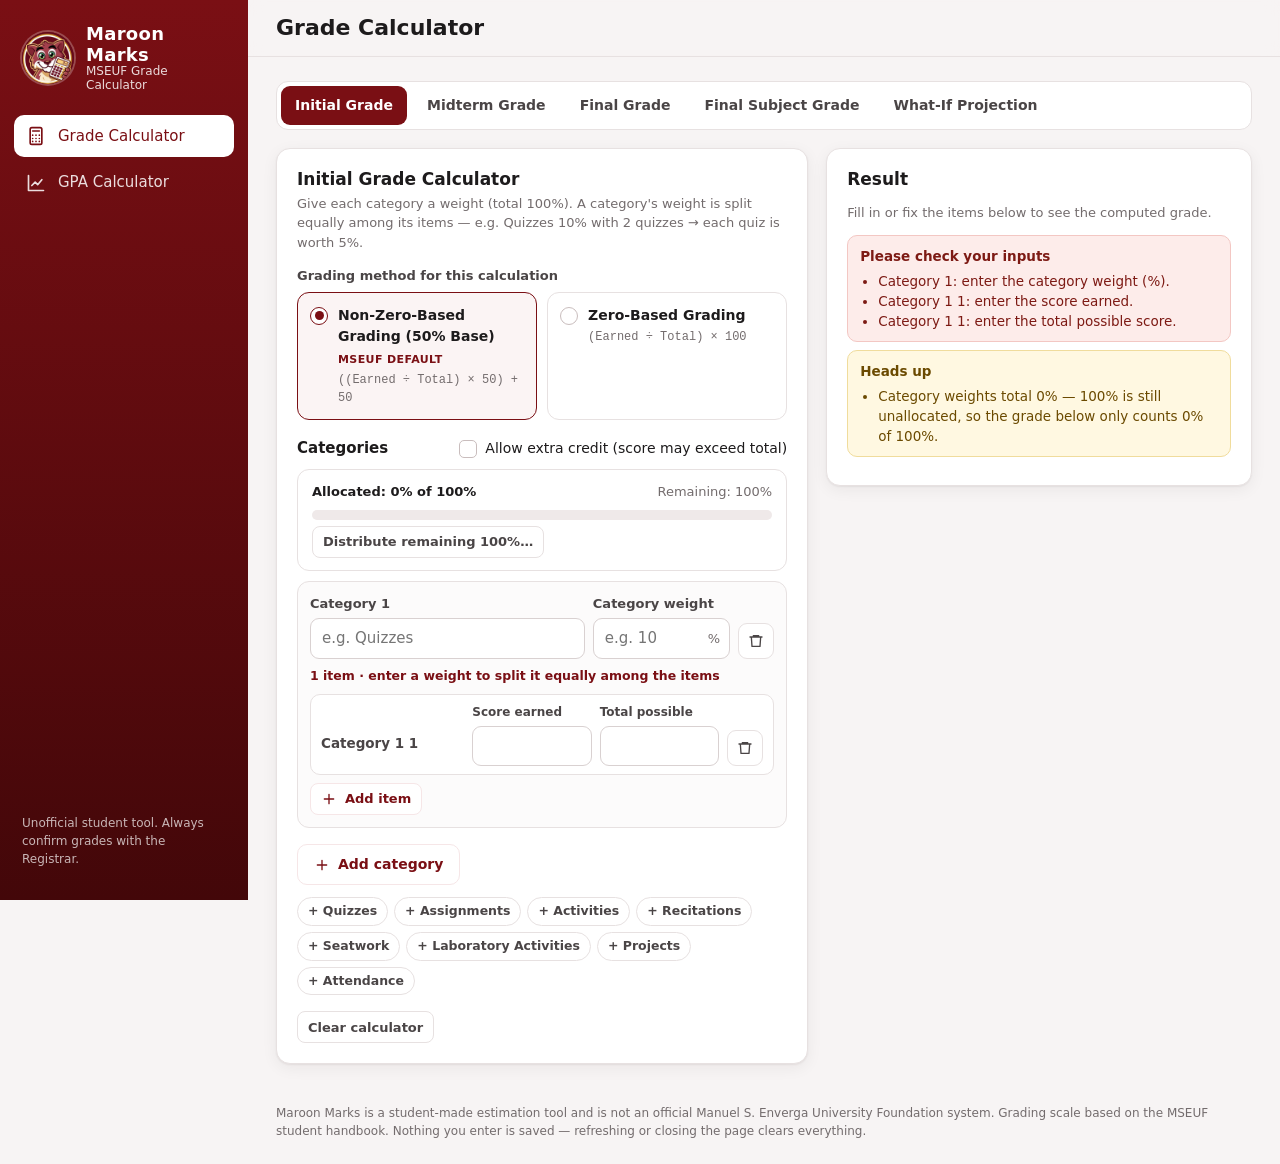
==== prototype/maroon-marks.html @ 1528ee51 "feat: rename project to "Maroon Marks" and update branding assets - Updated project name from "MSEUF" ====
<!DOCTYPE html>
<html lang="en">
<head>
  <meta charset="UTF-8">
  <meta name="viewport" content="width=device-width, initial-scale=1.0">
  <meta name="theme-color" content="#7a0f14">
  <meta name="description" content="Maroon Marks — MSEUF grade calculator: compute initial, midterm, final and final subject grades, GPA and scholar classification.">
  <title>Maroon Marks</title>
  <link rel="icon" type="image/png" href="[data-uri]">
  <style>
/* =========================================================
   Maroon Marks — styles
   Palette: MSEUF Maroon & White (institutional colors)
   ========================================================= */
:root {
  --maroon: #7a0f14;
  --maroon-800: #5e0b0f;
  --maroon-900: #430709;
  --maroon-600: #96202a;
  --maroon-100: #f6e6e7;
  --maroon-50: #fbf4f4;
  --white: #ffffff;

  --ink: #1d1b1c;
  --ink-2: #4a4546;
  --ink-3: #736c6d;
  --line: #e7e1e1;
  --surface: #ffffff;
  --bg: #f7f4f4;

  /* Status colors (always paired with text labels) */
  --excellent: #17663f;
  --excellent-bg: #e6f4ec;
  --pass: #1f4f7a;
  --pass-bg: #e7eff7;
  --fail: #b3261e;
  --fail-bg: #fdecea;
  --inc: #8a5300;
  --inc-bg: #fff3dc;
  --drp: #4b4b4b;
  --drp-bg: #ececec;
  --review: #6b4a00;
  --review-bg: #fff8e1;

  --radius: 14px;
  --radius-sm: 10px;
  --shadow: 0 1px 2px rgba(40, 10, 12, .06), 0 4px 16px rgba(40, 10, 12, .06);
  --font: "Segoe UI", system-ui, -apple-system, Roboto, "Helvetica Neue", Arial, sans-serif;
  --mono: ui-monospace, SFMono-Regular, Menlo, Consolas, monospace;
  --sidebar: 248px;
}

* { box-sizing: border-box; }
html { -webkit-text-size-adjust: 100%; }
body {
  margin: 0;
  font-family: var(--font);
  font-size: 15px;
  line-height: 1.5;
  color: var(--ink);
  background: var(--bg);
}
h1, h2, h3, h4 { line-height: 1.25; margin: 0; }
button, input, select, textarea { font: inherit; color: inherit; }
a { color: var(--maroon); }
.skip-link { position: absolute; left: -999px; top: 8px; background: var(--maroon); color: #fff; padding: 8px 12px; border-radius: 8px; z-index: 100; }
.skip-link:focus { left: 8px; }
:focus-visible { outline: 3px solid rgba(122, 15, 20, .45); outline-offset: 2px; }
.sr-only { position: absolute; width: 1px; height: 1px; overflow: hidden; clip: rect(0 0 0 0); white-space: nowrap; }

/* ---------- Layout ---------- */
.app { display: flex; min-height: 100vh; }
.sidebar {
  position: fixed; inset: 0 auto 0 0; width: var(--sidebar);
  background: linear-gradient(180deg, var(--maroon) 0%, var(--maroon-900) 100%);
  color: #fff; display: flex; flex-direction: column; padding: 20px 14px; z-index: 20;
}
.brand { display: flex; gap: 12px; align-items: center; padding: 4px 8px 22px; }
.brand-logo { width: 52px; height: 52px; border-radius: 50%; flex: none; box-shadow: 0 0 0 2px rgba(255, 255, 255, .25); }
.brand-logo.sm { width: 34px; height: 34px; box-shadow: none; }
.brand-text { display: flex; flex-direction: column; line-height: 1.15; }
.brand-text strong { font-size: 18px; letter-spacing: .3px; }
.brand-text span { font-size: 12px; opacity: .85; }
.nav { display: flex; flex-direction: column; gap: 4px; }
.nav a {
  display: flex; align-items: center; gap: 12px; padding: 10px 12px; border-radius: 10px;
  color: rgba(255, 255, 255, .86); text-decoration: none; font-weight: 500; transition: background .15s;
}
.nav a:hover { background: rgba(255, 255, 255, .1); color: #fff; }
.nav a.active { background: #fff; color: var(--maroon); }
.nav svg, .bottom-nav svg { width: 20px; height: 20px; flex: none; }
.sidebar-foot { margin-top: auto; font-size: 12px; opacity: .7; padding: 0 8px; }

.content { flex: 1; margin-left: var(--sidebar); min-width: 0; display: flex; flex-direction: column; }
.topbar {
  position: sticky; top: 0; z-index: 10; display: flex; align-items: center; gap: 16px;
  padding: 14px 28px; background: rgba(247, 244, 244, .92); backdrop-filter: blur(8px);
  border-bottom: 1px solid var(--line);
}
.topbar-brand { display: none; align-items: center; gap: 10px; }
.page-title { font-size: 22px; flex: 1; }
main { padding: 24px 28px 40px; flex: 1; outline: none; }
.view { display: none; animation: fadeIn .25s ease; }
.view.active { display: block; }
@keyframes fadeIn { from { opacity: 0; transform: translateY(4px); } to { opacity: 1; transform: none; } }
.app-footer { font-size: 12px; color: var(--ink-3); padding: 0 28px 24px; }

.bottom-nav { display: none; }

/* ---------- Generic components ---------- */
.grid { display: grid; gap: 16px; }
.grid.cols-4 { grid-template-columns: repeat(4, minmax(0, 1fr)); }
.grid.cols-3 { grid-template-columns: repeat(3, minmax(0, 1fr)); }
.grid.cols-2 { grid-template-columns: repeat(2, minmax(0, 1fr)); }
.span-2 { grid-column: span 2; }
.stack { display: flex; flex-direction: column; gap: 16px; }
.row { display: flex; gap: 12px; align-items: center; flex-wrap: wrap; }
.row.between { justify-content: space-between; }
.mt { margin-top: 16px; }
.muted { color: var(--ink-3); }
.small { font-size: 13px; }
.tiny { font-size: 12px; }
.mono { font-family: var(--mono); }
.nowrap { white-space: nowrap; }

.card {
  background: var(--surface); border: 1px solid var(--line); border-radius: var(--radius);
  box-shadow: var(--shadow); padding: 20px;
}
.card h2 { font-size: 17px; margin-bottom: 4px; }
.card h3 { font-size: 15px; margin-bottom: 8px; }
.card-head { display: flex; justify-content: space-between; align-items: flex-start; gap: 12px; margin-bottom: 14px; flex-wrap: wrap; }
.card-head p { margin: 2px 0 0; }

.btn {
  display: inline-flex; align-items: center; justify-content: center; gap: 8px;
  border: 1px solid transparent; border-radius: 10px; padding: 9px 16px; cursor: pointer;
  font-weight: 600; font-size: 14px; background: var(--maroon); color: #fff; transition: background .15s, transform .05s;
  text-decoration: none; min-height: 40px;
}
.btn:hover { background: var(--maroon-800); }
.btn:active { transform: translateY(1px); }
.btn:disabled { opacity: .5; cursor: not-allowed; }
.btn.secondary { background: #fff; color: var(--maroon); border-color: var(--maroon-100); }
.btn.secondary:hover { background: var(--maroon-50); }
.btn.ghost { background: transparent; color: var(--ink-2); border-color: var(--line); }
.btn.ghost:hover { background: #f1eded; }
.btn.danger { background: var(--fail); }
.btn.danger:hover { background: #8f1d17; }
.btn.sm { padding: 5px 10px; min-height: 32px; font-size: 13px; border-radius: 8px; }
.btn svg { width: 16px; height: 16px; }
.icon-btn {
  border: 1px solid var(--line); background: #fff; width: 36px; height: 36px; border-radius: 9px;
  cursor: pointer; display: inline-grid; place-items: center; color: var(--ink-2); font-size: 20px; line-height: 1; flex: none;
}
.icon-btn:hover { background: var(--fail-bg); color: var(--fail); border-color: #f3c7c3; }
.icon-btn svg { width: 16px; height: 16px; }

/* Forms */
.field { display: flex; flex-direction: column; gap: 5px; min-width: 0; }
.field > span, .field > label { font-size: 13px; font-weight: 600; color: var(--ink-2); }
.field small { color: var(--ink-3); font-size: 12px; }
input[type=text], input[type=number], input[type=search], select, textarea {
  width: 100%; border: 1px solid #d9d1d1; border-radius: 9px; padding: 8px 11px; background: #fff; min-height: 40px;
  transition: border-color .15s, box-shadow .15s;
}
input:focus, select:focus, textarea:focus { outline: none; border-color: var(--maroon); box-shadow: 0 0 0 3px rgba(122, 15, 20, .14); }
input.invalid, select.invalid { border-color: var(--fail); background: #fff8f7; }
input[type=text]:hover, input[type=number]:hover, select:hover { border-color: #c5b8b8; }
input[readonly] { background: #f6f3f3; color: var(--ink-2); cursor: default; }
input[readonly]:focus { border-color: #d9d1d1; box-shadow: none; }

/* Number inputs: hide the native spinners so they match the text fields */
input[type=number] { -moz-appearance: textfield; appearance: textfield; }
input[type=number]::-webkit-inner-spin-button, input[type=number]::-webkit-outer-spin-button { -webkit-appearance: none; margin: 0; }

/* Dropdowns: custom chevron instead of the OS-styled arrow */
select {
  -webkit-appearance: none; appearance: none; cursor: pointer; padding-right: 36px;
  background-image: url("data:image/svg+xml,%3Csvg xmlns='http://www.w3.org/2000/svg' viewBox='0 0 24 24' fill='none' stroke='%237a0f14' stroke-width='2.5' stroke-linecap='round' stroke-linejoin='round'%3E%3Cpath d='M6 9l6 6 6-6'/%3E%3C/svg%3E");
  background-repeat: no-repeat; background-position: right 11px center; background-size: 16px;
}
select::-ms-expand { display: none; }
select option { color: var(--ink); background: #fff; }

/* Checkboxes and radios */
input[type=checkbox], input[type=radio] {
  -webkit-appearance: none; appearance: none; width: 18px; height: 18px; margin: 0; flex: none; cursor: pointer;
  border: 1.5px solid #c9bdbd; background: #fff; display: inline-grid; place-content: center; transition: border-color .15s, background .15s;
}
input[type=checkbox] { border-radius: 5px; }
input[type=radio] { border-radius: 50%; }
input[type=checkbox]:hover, input[type=radio]:hover { border-color: var(--maroon-600); }
input[type=checkbox]:checked { background: var(--maroon); border-color: var(--maroon); }
input[type=checkbox]:checked::before {
  content: ""; width: 10px; height: 10px; background: #fff;
  clip-path: polygon(14% 44%, 0 59%, 40% 100%, 100% 22%, 86% 8%, 39% 70%);
}
input[type=radio]:checked { border-color: var(--maroon); }
input[type=radio]:checked::before { content: ""; width: 9px; height: 9px; border-radius: 50%; background: var(--maroon); }
input[type=checkbox]:focus-visible, input[type=radio]:focus-visible { outline: 3px solid rgba(122, 15, 20, .3); outline-offset: 2px; }

/* Range slider */
input[type=range] { -webkit-appearance: none; appearance: none; width: 100%; height: 8px; border-radius: 999px; background: #efe6e6; cursor: pointer; }
input[type=range]::-webkit-slider-thumb {
  -webkit-appearance: none; width: 20px; height: 20px; border-radius: 50%; background: var(--maroon);
  border: 3px solid #fff; box-shadow: 0 0 0 1px var(--maroon), 0 2px 6px rgba(40, 10, 12, .25);
}
input[type=range]::-moz-range-thumb { width: 16px; height: 16px; border-radius: 50%; background: var(--maroon); border: 3px solid #fff; box-shadow: 0 0 0 1px var(--maroon); }
input[type=range]::-moz-range-progress { background: var(--maroon); height: 8px; border-radius: 999px; }
input[type=range]:focus { box-shadow: 0 0 0 3px rgba(122, 15, 20, .14); }
.check { display: inline-flex; align-items: center; gap: 8px; cursor: pointer; font-size: 14px; }
.form-grid { display: grid; grid-template-columns: repeat(2, minmax(0, 1fr)); gap: 14px; }
.form-grid .full { grid-column: 1 / -1; }
.input-suffix { position: relative; }
.input-suffix input { padding-right: 28px; }
.input-suffix::after { content: attr(data-suffix); position: absolute; right: 10px; top: 50%; transform: translateY(-50%); color: var(--ink-3); font-size: 13px; pointer-events: none; }

/* Tabs */
.tabs { display: flex; gap: 6px; overflow-x: auto; padding: 4px; background: #fff; border: 1px solid var(--line); border-radius: 12px; margin-bottom: 18px; scrollbar-width: thin; }
.tab {
  border: none; background: transparent; padding: 9px 14px; border-radius: 9px; cursor: pointer;
  font-weight: 600; color: var(--ink-2); white-space: nowrap; font-size: 14px; text-decoration: none;
}
.tab:hover { background: var(--maroon-50); color: var(--maroon); }
.tab.active { background: var(--maroon); color: #fff; }

/* Method picker */
.method-picker { border: none; padding: 0; margin: 0; display: grid; grid-template-columns: 1fr 1fr; gap: 10px; }
.method-picker legend { font-size: 13px; font-weight: 700; color: var(--ink-2); margin-bottom: 6px; padding: 0; }
.seg {
  display: flex; gap: 10px; align-items: flex-start; border: 1.5px solid var(--line); border-radius: 12px; padding: 12px;
  cursor: pointer; background: #fff; transition: border-color .15s, background .15s;
}
.seg:hover { border-color: var(--maroon-600); }
.seg.active { border-color: var(--maroon); background: var(--maroon-50); }
.seg input { margin-top: 2px; }
.seg strong { display: block; font-size: 14px; }
.seg small { display: block; font-family: var(--mono); font-size: 12px; color: var(--ink-3); margin-top: 2px; }
.seg .default-tag { font-family: var(--font); font-size: 11px; font-weight: 700; color: var(--maroon); text-transform: uppercase; letter-spacing: .4px; }

/* Component editor rows */
.section-label { display: flex; justify-content: space-between; align-items: center; gap: 10px; flex-wrap: wrap; margin: 18px 0 10px; }
.section-label h3 { font-size: 15px; margin: 0; }
.section-label .tag { font-size: 12px; font-weight: 700; color: var(--maroon); background: var(--maroon-50); border: 1px solid var(--maroon-100); padding: 3px 8px; border-radius: 999px; }
.cat-list { display: flex; flex-direction: column; gap: 12px; }
.cat-card { border: 1px solid var(--line); border-radius: 12px; background: #fcfbfb; padding: 12px; display: flex; flex-direction: column; gap: 8px; }
.cat-head { display: grid; grid-template-columns: minmax(0, 2fr) minmax(0, 1fr) auto; gap: 8px; align-items: end; }
.cat-card.fixed { border-color: var(--maroon-100); background: var(--maroon-50); }
.lock-tag { align-self: center; margin-top: 18px; font-size: 11px; font-weight: 700; text-transform: uppercase; letter-spacing: .4px; color: var(--maroon); background: #fff; border: 1px solid var(--maroon-100); border-radius: 999px; padding: 4px 9px; }
.cat-share { font-size: 12.5px; font-weight: 600; color: var(--maroon); }
.cat-share:empty { display: none; }
.item-list { display: flex; flex-direction: column; gap: 6px; }
.item-row {
  display: grid; grid-template-columns: minmax(0, 1.2fr) minmax(0, 1fr) minmax(0, 1fr) auto;
  gap: 8px; align-items: end; padding: 8px 10px; border: 1px solid var(--line); border-radius: 10px; background: #fff;
}
.item-row.named { grid-template-columns: minmax(0, 2fr) minmax(0, 1fr) minmax(0, 1fr) auto; }
.item-row .field > span { font-size: 12px; }
.item-label { font-size: 13.5px; font-weight: 600; color: var(--ink-2); align-self: center; padding-top: 18px; overflow-wrap: anywhere; }
.row-pct { font-size: 12px; color: var(--ink-3); grid-column: 1 / -1; margin-top: -2px; }
.row-pct:empty { display: none; }
.gpa-list { display: flex; flex-direction: column; gap: 8px; }
.gpa-row {
  display: grid; grid-template-columns: minmax(0, 1.5fr) minmax(0, .6fr) minmax(0, 1.5fr) auto;
  gap: 8px; align-items: end; padding: 10px; border: 1px solid var(--line); border-radius: 12px; background: #fcfbfb;
}
.gpa-row .field > span { font-size: 12px; }
.gpa-out { grid-column: 1 / -1; font-size: 12.5px; color: var(--ink-2); display: flex; gap: 6px; align-items: center; flex-wrap: wrap; }
.gpa-out:empty { display: none; }
input:disabled { background: #f3f1f1; color: var(--ink-3); }
.empty-inline { padding: 18px; text-align: center; border: 1.5px dashed var(--line); border-radius: 12px; color: var(--ink-3); background: #fff; }
.chips { display: flex; flex-wrap: wrap; gap: 6px; }
.chip {
  display: inline-flex; align-items: center; gap: 6px; border: 1px solid var(--line); background: #fff; color: var(--ink-2);
  padding: 4px 10px; border-radius: 999px; font-size: 12.5px; font-weight: 600; cursor: pointer;
}
button.chip:hover { border-color: var(--maroon); color: var(--maroon); }
.chip.active { background: var(--maroon); border-color: var(--maroon); color: #fff; }

/* Allocation meter */
.alloc { border: 1px solid var(--line); border-radius: 12px; padding: 12px 14px; background: #fff; margin-bottom: 10px; }
.alloc-bar { height: 10px; border-radius: 999px; background: #efe9e9; overflow: hidden; margin: 8px 0 6px; }
.alloc-bar > div { height: 100%; background: var(--maroon); border-radius: inherit; transition: width .3s ease; }
.alloc.over .alloc-bar > div { background: var(--fail); }
.alloc.full .alloc-bar > div { background: var(--excellent); }

/* Results */
.calc-layout { display: grid; grid-template-columns: minmax(0, 1.25fr) minmax(0, 1fr); gap: 18px; align-items: start; }
.result-card { position: sticky; top: 84px; }
.result-big { display: flex; align-items: baseline; gap: 8px; flex-wrap: wrap; }
.result-big .num { font-size: 44px; font-weight: 800; color: var(--maroon); letter-spacing: -1px; line-height: 1.05; }
.result-big .unit { font-size: 20px; font-weight: 700; color: var(--maroon); }
.kv { display: grid; grid-template-columns: auto 1fr; gap: 6px 14px; font-size: 14px; margin: 12px 0; }
.kv dt { color: var(--ink-3); }
.kv dd { margin: 0; font-weight: 600; text-align: right; }
.steps { background: var(--maroon-50); border: 1px solid var(--maroon-100); border-radius: 12px; padding: 12px 14px; margin-top: 12px; }
.steps h4 { font-size: 13px; text-transform: uppercase; letter-spacing: .5px; color: var(--maroon); margin-bottom: 8px; }
.steps ol { margin: 0; padding-left: 18px; }
.steps li { margin: 4px 0; font-size: 13.5px; }
.formula { font-family: var(--mono); font-size: 12.5px; background: #fff; border: 1px solid var(--maroon-100); border-radius: 8px; padding: 6px 9px; display: block; margin-top: 4px; overflow-x: auto; white-space: nowrap; }

.alert { border-radius: 10px; padding: 10px 12px; font-size: 13.5px; margin: 8px 0; border: 1px solid; }
.alert ul { margin: 4px 0 0; padding-left: 18px; }
.alert.error { background: var(--fail-bg); border-color: #f3c7c3; color: #7d1a14; }
.alert.warn { background: var(--review-bg); border-color: #f0dc9c; color: var(--review); }
.alert.info { background: var(--pass-bg); border-color: #c8d9ea; color: var(--pass); }
.alert.ok { background: var(--excellent-bg); border-color: #bfe0cc; color: var(--excellent); }

/* Tables */
.table-wrap { overflow-x: auto; border: 1px solid var(--line); border-radius: 12px; }
table { width: 100%; border-collapse: collapse; font-size: 13.5px; background: #fff; }
th, td { padding: 9px 12px; text-align: left; border-bottom: 1px solid var(--line); vertical-align: middle; }
th { font-size: 12px; text-transform: uppercase; letter-spacing: .4px; color: var(--ink-3); background: #faf7f7; font-weight: 700; white-space: nowrap; }
tr:last-child td { border-bottom: none; }
td.num, th.num { text-align: right; font-variant-numeric: tabular-nums; }
tfoot td { font-weight: 700; background: #faf7f7; }
tr.group-row td { font-weight: 700; background: #fcf8f8; }
tr.sub-row td:first-child { padding-left: 26px; color: var(--ink-2); }

/* Badges */
.badge {
  display: inline-flex; align-items: center; gap: 5px; padding: 3px 9px; border-radius: 999px; font-size: 12px; font-weight: 700;
  border: 1px solid transparent; white-space: nowrap;
}
.badge.excellent { background: var(--excellent-bg); color: var(--excellent); border-color: #bfe0cc; }
.badge.pass { background: var(--pass-bg); color: var(--pass); border-color: #c8d9ea; }
.badge.fail { background: var(--fail-bg); color: var(--fail); border-color: #f3c7c3; }
.badge.inc { background: var(--inc-bg); color: var(--inc); border-color: #f2d49b; }
.badge.drp { background: var(--drp-bg); color: var(--drp); border-color: #d4d4d4; }
.badge.review { background: var(--review-bg); color: var(--review); border-color: #f0dc9c; }
.badge.pending { background: #f3f1f1; color: var(--ink-3); border-color: var(--line); }
.badge.method { background: var(--maroon-50); color: var(--maroon); border-color: var(--maroon-100); }
.badge.estimate { background: #efeaff; color: #4b3a8f; border-color: #d8cff7; }

/* Scholar classification */
.scholar {
  display: flex; gap: 14px; align-items: center; border-radius: var(--radius); padding: 16px 18px; border: 2px solid var(--line); background: #fff;
}
.scholar .scholar-icon { width: 48px; height: 48px; border-radius: 50%; display: grid; place-items: center; font-size: 24px; flex: none; background: #f3f1f1; color: var(--ink-3); }
.scholar strong { display: block; font-size: 18px; }
.scholar.university { border-color: var(--maroon); background: linear-gradient(120deg, var(--maroon) 0%, var(--maroon-800) 100%); color: #fff; }
.scholar.university .scholar-icon { background: #fff; color: var(--maroon); }
.scholar.college { border-color: var(--maroon); background: var(--maroon-50); color: var(--maroon-900); }
.scholar.college .scholar-icon { background: var(--maroon); color: #fff; }
.scholar .congrats { font-size: 13px; margin-top: 2px; }
.scholar.university .muted { color: rgba(255, 255, 255, .8); }
.celebrate { animation: pop .5s ease; }
@keyframes pop { 0% { transform: scale(.97); } 60% { transform: scale(1.015); } 100% { transform: scale(1); } }

/* Scale reference table */
.scale-table td:first-child { font-weight: 700; }

/* What-if */
.estimate-banner svg { width: 16px; height: 16px; flex: none; }
.save-bar { display: flex; gap: 10px; align-items: center; flex-wrap: wrap; margin-top: 14px; padding: 12px; border: 1px dashed var(--maroon-100); border-radius: 12px; background: #fff; }
.ok-text { color: var(--excellent) !important; font-weight: 600; }
.estimate-banner { display: flex; gap: 8px; align-items: center; background: #efeaff; color: #4b3a8f; border: 1px solid #d8cff7; border-radius: 10px; padding: 8px 12px; font-size: 13px; font-weight: 600; margin-bottom: 14px; }
.slider-row { display: grid; grid-template-columns: 1fr 110px; gap: 12px; align-items: center; }

/* Modal */
.modal-backdrop { position: fixed; inset: 0; background: rgba(30, 8, 10, .45); display: grid; place-items: center; padding: 16px; z-index: 50; animation: fadeIn .15s ease; }
.modal-backdrop[hidden] { display: none; }
.modal { background: #fff; border-radius: 16px; width: min(640px, 100%); max-height: calc(100vh - 32px); display: flex; flex-direction: column; box-shadow: 0 20px 60px rgba(0, 0, 0, .25); }
.modal-head { display: flex; justify-content: space-between; align-items: center; padding: 16px 20px; border-bottom: 1px solid var(--line); }
.modal-head h2 { font-size: 18px; }
.modal-head .icon-btn:hover { background: #f1eded; color: var(--ink); border-color: var(--line); }
.modal-body { padding: 18px 20px; overflow-y: auto; }
.modal-foot { padding: 14px 20px; border-top: 1px solid var(--line); display: flex; justify-content: flex-end; gap: 8px; flex-wrap: wrap; }
.modal-foot:empty { display: none; }

/* Toast */
.toast-wrap { position: fixed; right: 18px; bottom: 18px; display: flex; flex-direction: column; gap: 8px; z-index: 60; }
.toast { background: var(--ink); color: #fff; padding: 11px 16px; border-radius: 10px; font-size: 14px; box-shadow: 0 8px 24px rgba(0, 0, 0, .2); animation: toastIn .2s ease; max-width: 340px; }
.toast.success { background: var(--excellent); }
.toast.error { background: var(--fail); }
@keyframes toastIn { from { opacity: 0; transform: translateY(8px); } to { opacity: 1; transform: none; } }

/* ---------- Responsive ---------- */
@media (max-width: 1180px) {
  .grid.cols-4 { grid-template-columns: repeat(2, minmax(0, 1fr)); }
  .calc-layout { grid-template-columns: minmax(0, 1fr); }
  .result-card { position: static; }
}
@media (max-width: 900px) {
  .sidebar { display: none; }
  .content { margin-left: 0; }
  .topbar { padding: 12px 16px; flex-wrap: wrap; gap: 8px; }
  .topbar-brand { display: flex; width: 100%; }
  .page-title { font-size: 19px; }
  main { padding: 16px 14px 96px; }
  .app-footer { padding: 0 16px 96px; }
  .bottom-nav {
    display: grid; grid-template-columns: repeat(2, 1fr); position: fixed; left: 0; right: 0; bottom: 0; z-index: 30;
    background: #fff; border-top: 1px solid var(--line); padding: 6px 4px calc(6px + env(safe-area-inset-bottom));
    box-shadow: 0 -4px 16px rgba(40, 10, 12, .06);
  }
  .bottom-nav a { display: flex; flex-direction: column; align-items: center; gap: 2px; font-size: 10.5px; color: var(--ink-3); text-decoration: none; padding: 6px 2px; border-radius: 10px; font-weight: 600; text-align: center; }
  .bottom-nav a.active { color: var(--maroon); background: var(--maroon-50); }
  .grid.cols-3, .grid.cols-2 { grid-template-columns: 1fr; }
  .span-2 { grid-column: auto; }
  .toast-wrap { bottom: 84px; left: 14px; right: 14px; }
}
@media (max-width: 640px) {
  .grid.cols-4 { grid-template-columns: 1fr 1fr; gap: 10px; }
  .card { padding: 16px; }
  .method-picker { grid-template-columns: 1fr; }
  .cat-head { grid-template-columns: 1fr auto; }
  .cat-head .f-name { grid-column: 1 / -1; }
  .item-row, .item-row.named { grid-template-columns: 1fr 1fr auto; }
  .gpa-row { grid-template-columns: 1fr 1fr; }
  .gpa-row .icon-btn { justify-self: end; }
  .item-row .f-name, .item-row .item-label, .gpa-row .field:first-child { grid-column: 1 / -1; }
  .item-label { padding-top: 0; }
  .form-grid { grid-template-columns: 1fr; }
  .result-big .num { font-size: 38px; }
  .kv { grid-template-columns: 1fr auto; }
}

@media (prefers-reduced-motion: reduce) {
  *, *::before, *::after { animation: none !important; transition: none !important; }
}
@media print {
  .sidebar, .bottom-nav, .topbar, .app-footer { display: none; }
  .content { margin: 0; }
}
</style>
  
</head>
<body>
  <a class="skip-link" href="#main">Skip to content</a>

  <div class="app">
    <!-- Sidebar (desktop) -->
    <aside class="sidebar" aria-label="Main navigation">
      <div class="brand">
        <img class="brand-logo" src="[data-uri]" alt="" width="52" height="52">
        <div class="brand-text">
          <strong>Maroon Marks</strong>
          <span>MSEUF Grade Calculator</span>
        </div>
      </div>
      <nav class="nav" id="sideNav"></nav>
      <p class="sidebar-foot">Unofficial student tool. Always confirm grades with the Registrar.</p>
    </aside>

    <div class="content">
      <header class="topbar">
        <div class="topbar-brand">
          <img class="brand-logo sm" src="[data-uri]" alt="" width="34" height="34">
          <strong>Maroon Marks</strong>
        </div>
        <h1 id="pageTitle" class="page-title">Grade Calculator</h1>
      </header>

      <main id="main" tabindex="-1">
        <section class="view" id="view-calculator" data-title="Grade Calculator"></section>
        <section class="view" id="view-gpa" data-title="GPA Calculator"></section>
      </main>

      <footer class="app-footer">
        Maroon Marks is a student-made estimation tool and is not an official Manuel S. Enverga University Foundation system.
        Grading scale based on the MSEUF student handbook. Nothing you enter is saved — refreshing or closing the page clears everything.
      </footer>
    </div>

    <!-- Bottom navigation (mobile) -->
    <nav class="bottom-nav" id="bottomNav" aria-label="Main navigation"></nav>
  </div>

  <!-- Modal -->
  <div class="modal-backdrop" id="modal" hidden>
    <div class="modal" role="dialog" aria-modal="true" aria-labelledby="modalTitle">
      <div class="modal-head">
        <h2 id="modalTitle"></h2>
        <button class="icon-btn" data-modal-close aria-label="Close">&times;</button>
      </div>
      <div class="modal-body" id="modalBody"></div>
      <div class="modal-foot" id="modalFoot"></div>
    </div>
  </div>

  <div class="toast-wrap" id="toasts" aria-live="polite"></div>
<script>
/* =========================================================
   Maroon Marks — MSEUF grade calculator: application logic
   Vanilla JS. Compute-only: everything lives in memory and is
   cleared when the page is refreshed or closed. Nothing is
   written to LocalStorage, cookies or any server.
   ========================================================= */
(function () {
  'use strict';

  /* ---------------------------------------------------------
     1. Constants
     --------------------------------------------------------- */
  const EXAM_SHARE_PCT = 60;        // Major examinations: 60% of the period grade
  const REQ_SHARE_PCT = 40;         // Class requirements: 40% of the period grade
  const FSG_MID = 0.40;             // Final subject grade: midterm 40%
  const FSG_FIN = 0.60;             //                      final 60%
  const EXAMS = '__exams';          // list key used for the major examinations

  const METHODS = {
    nonzero: { label: 'Non-Zero-Based Grading (50% Base)', short: '50% Base', formula: '((Earned ÷ Total) × 50) + 50' },
    zero: { label: 'Zero-Based Grading', short: 'Zero-Based', formula: '(Earned ÷ Total) × 100' }
  };

  // MSEUF grading scale (student handbook)
  const SCALE = [
    { level: 1, gp: 1.00, min: 98, max: 100, desc: 'Excellent' },
    { level: 2, gp: 1.25, min: 95, max: 97, desc: 'Excellent' },
    { level: 3, gp: 1.50, min: 92, max: 94, desc: 'Superior' },
    { level: 4, gp: 1.75, min: 89, max: 91, desc: 'Superior' },
    { level: 5, gp: 2.00, min: 87, max: 88, desc: 'High Average', note: '* Lowest grade for the graduate school with a unit credit.' },
    { level: 6, gp: 2.25, min: 84, max: 86, desc: 'High Average' },
    { level: 7, gp: 2.50, min: 81, max: 83, desc: 'Average' },
    { level: 8, gp: 2.75, min: 78, max: 80, desc: 'Low Average' },
    { level: 9, gp: 3.00, min: 75, max: 77, desc: 'Passed' }
  ];
  const FAIL = { level: 10, gp: 5.00, min: null, max: 74, desc: 'Failed' };
  const GP_CHOICES = SCALE.map(s => s.gp).concat([5.00]);

  const CATEGORY_SUGGESTIONS = ['Quizzes', 'Assignments', 'Activities', 'Recitations', 'Seatwork', 'Laboratory Activities', 'Projects', 'Attendance'];

  const NAV = [
    { id: 'calculator', label: 'Grade Calculator', short: 'Grades', icon: 'calculator' },
    { id: 'gpa', label: 'GPA Calculator', short: 'GPA', icon: 'gpa' }
  ];
  const CALC_TABS = [
    { id: 'initial', label: 'Initial Grade' },
    { id: 'midterm', label: 'Midterm Grade' },
    { id: 'final', label: 'Final Grade' },
    { id: 'fsg', label: 'Final Subject Grade' },
    { id: 'whatif', label: 'What-If Projection' }
  ];
  const ROUNDING = {
    strict: 'No rounding — flag decimals that fall between ranges for review (default)',
    round: 'Round half up to a whole number (e.g. 91.5 → 92)',
    truncate: 'Drop decimals (e.g. 91.9 → 91)'
  };

  const ICONS = {
    calculator: '<rect x="5" y="2" width="14" height="20" rx="2"/><path d="M8 6h8M8 11h.01M12 11h.01M16 11h.01M8 15h.01M12 15h.01M16 15h.01M8 18.5h.01M12 18.5h.01M16 18.5h.01"/>',
    gpa: '<path d="M3 3v18h18"/><path d="M7 15l4-4 3 3 5-6"/>',
    plus: '<path d="M12 5v14M5 12h14"/>',
    trash: '<path d="M3 6h18M8 6V4h8v2M19 6l-1 14H6L5 6"/>',
    target: '<circle cx="12" cy="12" r="9"/><circle cx="12" cy="12" r="5"/><circle cx="12" cy="12" r="1"/>'
  };
  const icon = (name) => `<svg viewBox="0 0 24 24" fill="none" stroke="currentColor" stroke-width="2" stroke-linecap="round" stroke-linejoin="round" aria-hidden="true">${ICONS[name] || ''}</svg>`;

  /* ---------------------------------------------------------
     2. Small helpers
     --------------------------------------------------------- */
  const uid = () => Date.now().toString(36) + Math.random().toString(36).slice(2, 8);
  const esc = (s) => String(s ?? '').replace(/[&<>"']/g, c => ({ '&': '&amp;', '<': '&lt;', '>': '&gt;', '"': '&quot;', "'": '&#39;' }[c]));
  const snap = (v) => Math.round(v * 1e9) / 1e9;          // removes floating-point noise only
  const isBlank = (v) => v === undefined || v === null || String(v).trim() === '';
  const num = (v) => (isBlank(v) ? NaN : Number(v));
  const isNum = (v) => typeof v === 'number' && Number.isFinite(v);
  const str = (v) => (v === undefined || v === null ? '' : String(v));
  const sum = (arr) => snap(arr.reduce((a, b) => a + b, 0));

  const fmt = (v, d = 2) => (isNum(v) ? Number(v).toFixed(d) : '—');
  const fmtP = (v) => (isNum(v) ? `${fmt(v)}%` : '—');
  const fmtGP = (gp) => (isNum(gp) ? gp.toFixed(2) : '—');
  const pctNum = (v) => String(+(+v).toFixed(2));          // 5 → "5", 3.3333 → "3.33"
  const scoreLabel = (e, t) => `${+e}/${+t}`;

  /* ---------------------------------------------------------
     3. Core grade computation (pure functions)
     --------------------------------------------------------- */
  let state; // declared early so convertGrade can read the rounding option

  function scorePct(earned, total, method) {
    const r = earned / total;
    return snap(method === 'zero' ? r * 100 : r * 50 + 50);
  }

  function gpEntry(gp) {
    return SCALE.find(s => s.gp === gp) || (gp === 5 ? FAIL : null);
  }
  const rangeLabel = (e) => (e === FAIL ? '74 and below' : `${e.min}–${e.max}`);

  /**
   * Converts a percentage into an MSEUF grade point.
   * rounding: 'strict' (no rounding; decimals between ranges are flagged),
   *           'round' (round half up to a whole number), 'truncate' (drop decimals).
   */
  function convertGrade(v, rounding) {
    rounding = rounding || (state && state.settings.rounding) || 'strict';
    if (!isNum(v)) return null;
    const raw = snap(v);
    let used = raw;
    let note = '';
    const rawTxt = raw.toFixed(4).replace(/0+$/, '').replace(/\.$/, '');
    if (rounding === 'round') {
      used = Math.floor(raw + 0.5);
      if (used !== raw) note = `${rawTxt}% was rounded to ${used}% (round half up — confirm against official MSEUF policy).`;
    } else if (rounding === 'truncate') {
      used = Math.floor(raw);
      if (used !== raw) note = `${rawTxt}% was truncated to ${used}% (drop decimals — confirm against official MSEUF policy).`;
    }
    if (used > 100) {
      return { review: true, value: raw, used, message: `${fmt(raw)}% is above 100%, where the handbook scale ends. Review the inputs (for example, extra-credit scores).` };
    }
    if (used < 0) {
      return { review: true, value: raw, used, message: 'The percentage is negative. Review the inputs.' };
    }
    if (used <= FAIL.max) {
      return { gp: FAIL.gp, desc: FAIL.desc, passed: false, range: rangeLabel(FAIL), level: FAIL.level, value: raw, used, note };
    }
    for (const s of SCALE) {
      if (used >= s.min && used <= s.max) {
        return { gp: s.gp, desc: s.desc, passed: true, range: rangeLabel(s), level: s.level, value: raw, used, note };
      }
    }
    // Falls between whole-number ranges (e.g. 91.5)
    const lo = Math.floor(used), hi = Math.ceil(used);
    const lower = lo <= FAIL.max ? FAIL : SCALE.find(s => s.max === lo);
    const upper = SCALE.find(s => s.min === hi);
    const cand = [lower, upper].filter(Boolean);
    return {
      review: true, value: raw, used, candidates: cand,
      message: `${fmt(raw)}% falls between the handbook ranges ${cand.map(c => `${rangeLabel(c)} (${fmtGP(c.gp)})`).join(' and ')}. ` +
        'The handbook only lists whole-number ranges, so no grade point was assigned. Confirm MSEUF\'s official rounding policy, then pick a rounding option under the grading scale.'
    };
  }

  function classify(gpa) {
    if (!isNum(gpa)) return null;
    const g = snap(gpa);
    if (g >= 1 && g <= 1.30) return { key: 'university', label: 'University Scholar', range: '1.00–1.30' };
    if (g > 1.30 && g <= 1.50) return { key: 'college', label: 'College Scholar', range: 'Above 1.30–1.50' };
    return { key: 'none', label: 'No Scholar Classification', range: 'Above 1.50' };
  }

  /** GPA display (2 dp) that never lets display rounding contradict the classification. */
  function fmtGPA(g) {
    if (!isNum(g)) return { text: '—', extended: false };
    let s = g.toFixed(2);
    const key = classify(g).key;
    if (classify(+s).key === key) return { text: s, extended: false };
    for (let d = 3; d <= 6; d++) {
      s = g.toFixed(d);
      if (classify(+s).key === key) break;
    }
    return { text: s, extended: true };
  }

  const catName = (c, i) => str(c.name).trim() || `Category ${i + 1}`;
  const itemLabel = (c, ci, ii) => `${catName(c, ci)} ${ii + 1}`;
  const examLabel = (it, i) => str(it.name).trim() || `Examination ${i + 1}`;

  function validateItem(it, label, extra, catKey) {
    const errs = [];
    const base = { cat: catKey, item: it.id };
    const e = num(it.earned), t = num(it.total);
    if (isBlank(it.earned)) errs.push({ ...base, field: 'earned', msg: `${label}: enter the score earned.` });
    else if (!Number.isFinite(e)) errs.push({ ...base, field: 'earned', msg: `${label}: score earned must be a number.` });
    else if (e < 0) errs.push({ ...base, field: 'earned', msg: `${label}: score earned cannot be negative.` });
    if (isBlank(it.total)) errs.push({ ...base, field: 'total', msg: `${label}: enter the total possible score.` });
    else if (!(t > 0)) errs.push({ ...base, field: 'total', msg: `${label}: total possible score must be greater than zero.` });
    if (Number.isFinite(e) && t > 0 && e > t && !extra) {
      errs.push({ ...base, field: 'earned', msg: `${label}: score earned (${e}) is higher than the total (${t}). Turn on extra credit if this is intentional.` });
    }
    return errs;
  }

  /** Validates weighted categories; each category's weight is split equally among its items. */
  function checkCategories(cats, extra, cap, errors, warnings, underMsg, overMsg) {
    let allocated = 0;
    cats.forEach((c, ci) => {
      const cname = catName(c, ci);
      if (isBlank(c.weight)) errors.push({ cat: c.id, item: '', field: 'weight', msg: `${cname}: enter the category weight (%).` });
      else {
        const w = num(c.weight);
        if (!Number.isFinite(w) || w <= 0) errors.push({ cat: c.id, item: '', field: 'weight', msg: `${cname}: weight must be greater than 0%.` });
        else allocated += w;
      }
      if (!c.items.length) errors.push({ msg: `${cname}: add at least one item.` });
      c.items.forEach((it, ii) => errors.push(...validateItem(it, itemLabel(c, ci, ii), extra, c.id)));
    });
    allocated = snap(allocated);
    const remaining = snap(cap - allocated);
    if (allocated > cap) {
      errors.push({ msg: overMsg ? overMsg(allocated, snap(allocated - cap)) : `Category weights total ${allocated}%. They cannot exceed ${cap}%. Reduce them by ${snap(allocated - cap)}%.` });
      cats.forEach(c => errors.push({ cat: c.id, item: '', field: 'weight', msg: '' }));
    } else if (remaining > 0 && cats.length) {
      warnings.push(underMsg(allocated, remaining));
    }
    return { allocated, remaining, max: cap };
  }

  /** Per-category results: every item is worth (category weight ÷ number of items). */
  function catResults(cats, method) {
    return cats.map((c, ci) => {
      const weight = +c.weight, n = c.items.length;
      const items = c.items.map((it, ii) => {
        const earned = +it.earned, total = +it.total, pct = scorePct(earned, total, method);
        return { name: itemLabel(c, ci, ii), earned, total, pct, share: snap(weight / n), points: snap(pct * weight / (n * 100)) };
      });
      return { name: catName(c, ci), weight, n, share: snap(weight / n), items, avgPct: snap(sum(items.map(i => i.pct)) / n), contribution: sum(items.map(i => i.points)) };
    });
  }

  function computeInitial(d) {
    const errors = [], warnings = [];
    const cats = d.cats || [];
    if (!cats.length) errors.push({ msg: 'Add at least one category.' });
    const allocation = checkCategories(cats, d.extra, 100, errors, warnings,
      (a, r) => `Category weights total ${a}% — ${r}% is still unallocated, so the grade below only counts ${a}% of 100%.`);
    if (errors.length) return { ok: false, errors, warnings, allocation };
    const catRows = catResults(cats, d.method);
    const grade = sum(catRows.map(c => c.contribution));
    return { ok: true, errors, warnings, allocation, catRows, grade, method: d.method };
  }

  function computePeriod(d) {
    const errors = [], warnings = [];
    const exams = d.exams || [], cats = d.cats || [];

    // Major examinations: a fixed 60% category, split equally among exams
    if (!exams.length) errors.push({ msg: 'Add at least one major examination.' });
    exams.forEach((it, i) => errors.push(...validateItem(it, examLabel(it, i), d.extra, EXAMS)));

    // Other categories share the remaining 40%; each weight is split equally among its items
    const allocation = checkCategories(cats, d.extra, REQ_SHARE_PCT, errors, warnings,
      (a, r) => `Categories total ${snap(EXAM_SHARE_PCT + a)}% (exams 60% + others ${a}%) — ${r}% is not allocated yet, so the grade below is missing up to ${r} points.`,
      (a, over) => `Categories total ${snap(EXAM_SHARE_PCT + a)}% (exams 60% + others ${a}%). They cannot exceed 100%. Reduce the other categories by ${over}%.`);
    if (!cats.length) warnings.push('Only Major Examinations so far — add your other categories (quizzes, activities, …) to fill the remaining 40%.');

    if (errors.length) return { ok: false, errors, warnings, allocation };

    const n = exams.length;
    const examRows = exams.map((it, i) => {
      const earned = +it.earned, total = +it.total, pct = scorePct(earned, total, d.method);
      return { name: examLabel(it, i), earned, total, pct, share: snap(EXAM_SHARE_PCT / n), points: snap(pct * EXAM_SHARE_PCT / (n * 100)) };
    });
    const examPct = snap(sum(examRows.map(r => r.pct)) / n);
    const examContribution = sum(examRows.map(r => r.points));
    const catRows = catResults(cats, d.method);
    const reqContribution = sum(catRows.map(c => c.contribution));
    const grade = snap(examContribution + reqContribution);
    return { ok: true, errors, warnings, method: d.method, examRows, examPct, examContribution, catRows, reqContribution, allocation, grade };
  }

  const computeFSG = (m, f) => snap(m * FSG_MID + f * FSG_FIN);

  /** rows: [{ name, units, gp }] where gp is a grade point, 'INC', 'DRP' or '' (not chosen yet). */
  function computeGPA(rows) {
    const included = [], excluded = [];
    rows.forEach((r, idx) => {
      const label = str(r.name).trim() || `Subject ${idx + 1}`;
      const units = num(r.units);
      let g = null, reason = null;
      if (r.gp === 'INC') reason = 'INC (Incomplete) — not a numerical grade point';
      else if (r.gp === 'DRP') reason = 'DRP (Dropped) — not a numerical grade point';
      else if (isBlank(r.gp) || !gpEntry(Number(r.gp))) reason = 'No grade point selected';
      else { const e = gpEntry(Number(r.gp)); g = { gp: e.gp, desc: e.desc }; }
      if (!reason && !(units > 0)) reason = 'Units must be greater than zero';
      if (reason) excluded.push({ r, idx, label, reason });
      else included.push({ r, idx, label, units, g, weighted: snap(g.gp * units) });
    });
    const totalUnits = sum(included.map(x => x.units));
    const totalWeighted = sum(included.map(x => x.weighted));
    const gpa = totalUnits > 0 ? snap(totalWeighted / totalUnits) : null;
    return { included, excluded, totalUnits, totalWeighted, gpa, cls: classify(gpa) };
  }

  /* ---------------------------------------------------------
     4. In-memory state (cleared on refresh — never persisted)
     --------------------------------------------------------- */
  const newItem = (name = '') => ({ id: uid(), name, earned: '', total: '' });
  const newCat = (name = '') => ({ id: uid(), name, weight: '', items: [newItem()] });
  const newGpaRow = (gp = '') => ({ id: uid(), name: '', units: '3', gp });
  const newInitialDraft = () => ({ method: 'nonzero', extra: false, cats: [newCat('')] });
  const newPeriodDraft = (examName) => ({ method: 'nonzero', extra: false, exams: [newItem(examName)], cats: [] });
  const defaultState = () => ({
    settings: { rounding: 'strict' },
    drafts: {
      initial: newInitialDraft(),
      midterm: newPeriodDraft('Midterm Examination'),
      final: newPeriodDraft('Final Examination'),
      fsg: { midterm: '', final: '' },
      whatif: { midterm: '', final: '85', targetGP: '1.75', targetPct: '' }
    },
    saved: { midterm: null, final: null },   // grades saved from the Midterm / Final tabs
    gpaRows: [newGpaRow()]
  });
  state = defaultState();

  /* ---------------------------------------------------------
     5. UI primitives: toast, modal, badges
     --------------------------------------------------------- */
  const $ = (sel, root = document) => root.querySelector(sel);
  const $$ = (sel, root = document) => Array.from(root.querySelectorAll(sel));

  function toast(msg, type = '') {
    const wrap = $('#toasts');
    if (!wrap) return;
    const t = document.createElement('div');
    t.className = `toast ${type}`;
    t.textContent = msg;
    wrap.appendChild(t);
    setTimeout(() => t.remove(), 3600);
  }

  let modalResolve = null;
  let lastFocus = null;
  function openModal({ title, body, buttons = [] }) {
    return new Promise(resolve => {
      modalResolve = resolve;
      lastFocus = document.activeElement;
      $('#modalTitle').textContent = title;
      $('#modalBody').innerHTML = body;
      const foot = $('#modalFoot');
      foot.innerHTML = buttons.map((b, i) => `<button class="btn ${b.class || ''}" data-modal-btn="${i}">${esc(b.label)}</button>`).join('');
      $$('[data-modal-btn]', foot).forEach(btn => btn.addEventListener('click', () => closeModal(buttons[+btn.dataset.modalBtn].value)));
      $('#modal').hidden = false;
      const first = $('[data-modal-btn]', foot) || $('[data-modal-close]');
      if (first) first.focus();
    });
  }
  function closeModal(value) {
    $('#modal').hidden = true;
    $('#modalBody').innerHTML = '';
    const r = modalResolve; modalResolve = null;
    if (lastFocus && lastFocus.focus) lastFocus.focus();
    if (r) r(value);
  }
  function confirmDialog(title, message, confirmLabel = 'Confirm') {
    return openModal({
      title, body: `<p>${message}</p>`,
      buttons: [{ label: 'Cancel', class: 'ghost', value: false }, { label: confirmLabel, class: 'danger', value: true }]
    });
  }

  function gradeBadge(g) {
    if (!g || g.pending) return '<span class="badge pending">No grade yet</span>';
    if (g.review) return '<span class="badge review" title="Between handbook ranges — review needed">⚠ Needs review</span>';
    const cls = g.gp === 5 ? 'fail' : g.gp <= 1.75 ? 'excellent' : 'pass';
    const mark = g.gp === 5 ? '✕ ' : '✓ ';
    return `<span class="badge ${cls}">${mark}${fmtGP(g.gp)} · ${esc(g.desc)}</span>`;
  }
  const methodBadge = (m) => (m ? `<span class="badge method" title="${esc(METHODS[m].formula)}">${esc(METHODS[m].label)}</span>` : '');

  function scholarBlock(cls, gpaText) {
    if (!cls) return '';
    const iconTxt = cls.key === 'university' ? '★' : cls.key === 'college' ? '☆' : '•';
    const msg = cls.key === 'university' ? 'Your GPA is within the University Scholar range.'
      : cls.key === 'college' ? 'Your GPA is within the College Scholar range.'
        : 'Your GPA is outside the scholar ranges (1.00–1.50).';
    return `<div class="scholar ${cls.key} ${cls.key !== 'none' ? 'celebrate' : ''}" role="status">
      <div class="scholar-icon" aria-hidden="true">${iconTxt}</div>
      <div>
        <span class="small ${cls.key === 'university' ? '' : 'muted'}">Scholar classification (GPA-based estimate)</span>
        <strong>${esc(cls.label)}</strong>
        <div class="congrats">${msg} GPA ${esc(gpaText)} · range ${esc(cls.range)}</div>
        <div class="tiny ${cls.key === 'university' ? '' : 'muted'}">Not an official award — other MSEUF requirements may apply.</div>
      </div>
    </div>`;
  }

  const alertList = (type, title, items) => items.length ? `<div class="alert ${type}" role="${type === 'error' ? 'alert' : 'status'}"><strong>${title}</strong><ul>${items.map(i => `<li>${i}</li>`).join('')}</ul></div>` : '';

  function scaleCard(showRounding = true) {
    return `<div class="card"><h3>MSEUF grading scale</h3>
      <div class="table-wrap"><table class="scale-table"><thead><tr><th>Grade</th><th class="num">%</th><th>Description</th></tr></thead><tbody>
      ${SCALE.map(s => `<tr><td>${fmtGP(s.gp)}${s.note ? '*' : ''}</td><td class="num">${s.min}–${s.max}</td><td>${s.desc}</td></tr>`).join('')}
      <tr><td>5.00</td><td class="num">74 and below</td><td>Failed</td></tr><tr><td>INC</td><td class="num">—</td><td>Incomplete</td></tr><tr><td>DRP</td><td class="num">—</td><td>Dropped</td></tr>
      </tbody></table></div>
      <p class="tiny muted">* Lowest grade for the graduate school with a unit credit.</p>
      ${showRounding ? `<label class="field mt"><span>Rounding (percentage → grade point)</span>
        <select data-setting="rounding">${Object.keys(ROUNDING).map(k => `<option value="${k}" ${state.settings.rounding === k ? 'selected' : ''}>${ROUNDING[k]}</option>`).join('')}</select>
        <small>The handbook lists whole-number ranges only. Confirm MSEUF's official rounding policy before relying on a rounded result.</small></label>` : ''}
    </div>`;
  }

  /* ---------------------------------------------------------
     6. Routing & shell
     --------------------------------------------------------- */
  function parseRoute() {
    const parts = (location.hash || '#/calculator/initial').replace(/^#\/?/, '').split('/');
    const view = NAV.some(n => n.id === parts[0]) ? parts[0] : 'calculator';
    let sub = parts[1] || '';
    if (view === 'calculator' && !CALC_TABS.some(t => t.id === sub)) sub = 'initial';
    return { view, sub };
  }
  function renderNav() {
    const { view } = parseRoute();
    const link = (n, text) => `<a href="#/${n.id}" class="${n.id === view ? 'active' : ''}" ${n.id === view ? 'aria-current="page"' : ''}>${icon(n.icon)}<span>${text}</span></a>`;
    $('#sideNav').innerHTML = NAV.map(n => link(n, n.label)).join('');
    $('#bottomNav').innerHTML = NAV.map(n => link(n, n.short)).join('');
  }
  function render() {
    const { view, sub } = parseRoute();
    renderNav();
    $$('.view').forEach(v => v.classList.toggle('active', v.id === `view-${view}`));
    const nav = NAV.find(n => n.id === view);
    $('#pageTitle').textContent = nav.label;
    document.title = `${nav.label} · Maroon Marks`;
    if (view === 'gpa') renderGPA(); else renderCalculator(sub);
  }

  /* ---------------------------------------------------------
     7. Grade calculator views
     --------------------------------------------------------- */
  function renderCalculator(tab) {
    const el = $('#view-calculator');
    const tabs = `<div class="tabs" role="tablist">${CALC_TABS.map(t => `<a role="tab" href="#/calculator/${t.id}" class="tab ${t.id === tab ? 'active' : ''}" aria-selected="${t.id === tab}">${t.label}</a>`).join('')}</div>`;
    let body = '';
    if (tab === 'initial') body = initialView();
    else if (tab === 'midterm' || tab === 'final') body = periodView(tab);
    else if (tab === 'fsg') body = fsgView();
    else body = whatIfView();
    el.innerHTML = tabs + body;
    if (tab === 'fsg') updateFsg();
    else if (tab === 'whatif') updateWhatIf();
    else updateCalcResults(tab);
  }

  function methodPicker(calc, method) {
    return `<fieldset class="method-picker"><legend>Grading method for this calculation</legend>
      ${['nonzero', 'zero'].map(m => `<label class="seg ${method === m ? 'active' : ''}">
        <input type="radio" name="method-${calc}" value="${m}" data-action="set-method" data-calc="${calc}" ${method === m ? 'checked' : ''}>
        <span><strong>${METHODS[m].label}</strong>${m === 'nonzero' ? '<span class="default-tag">MSEUF default</span>' : ''}<small>${METHODS[m].formula}</small></span>
      </label>`).join('')}</fieldset>`;
  }

  const dataAttrs = (calc, cat, item, field) => `data-calc="${calc}" data-cat="${cat}" data-item="${item}" data-field="${field}"`;

  function itemRow(calc, catKey, it, label, named) {
    return `<div class="item-row ${named ? 'named' : ''}">
      ${named
        ? `<label class="field f-name"><span>${esc(label)}</span><input type="text" value="${esc(it.name)}" placeholder="e.g. Midterm Examination" ${dataAttrs(calc, catKey, it.id, 'name')} autocomplete="off"></label>`
        : `<div class="item-label" data-item-label="${it.id}">${esc(label)}</div>`}
      <label class="field"><span>Score earned</span><input type="number" inputmode="decimal" step="any" min="0" value="${esc(it.earned)}" ${dataAttrs(calc, catKey, it.id, 'earned')}></label>
      <label class="field"><span>Total possible</span><input type="number" inputmode="decimal" step="any" min="0" value="${esc(it.total)}" ${dataAttrs(calc, catKey, it.id, 'total')}></label>
      <button class="icon-btn" data-action="remove-item" data-calc="${calc}" data-cat="${catKey}" data-item="${it.id}" aria-label="Remove ${esc(label)}" title="Remove">${icon('trash')}</button>
      <div class="row-pct" data-pct="${it.id}"></div>
    </div>`;
  }

  /** Major examinations shown as a fixed category (60% of the grade, not removable). */
  function examCard(calc, d) {
    return `<div class="cat-card fixed">
      <div class="cat-head">
        <label class="field f-name"><span>Category 1</span><input type="text" value="Major Examinations" readonly tabindex="-1" aria-readonly="true"></label>
        <label class="field"><span>Category weight</span><div class="input-suffix" data-suffix="%"><input type="number" value="${EXAM_SHARE_PCT}" readonly tabindex="-1" aria-readonly="true"></div></label>
        <span class="lock-tag" title="Fixed by the MSEUF grading system">Fixed</span>
      </div>
      <div class="cat-share" data-share="${EXAMS}"></div>
      <div class="item-list">${d.exams.map((it, i) => itemRow(calc, EXAMS, it, `Exam ${i + 1}`, true)).join('') || '<div class="empty-inline">Add at least one major examination.</div>'}</div>
      <div><button class="btn sm secondary" data-action="add-item" data-calc="${calc}" data-cat="${EXAMS}">${icon('plus')}Add examination</button></div>
    </div>`;
  }

  function catEditor(calc, cats, emptyText, offset = 0) {
    if (!cats.length) return `<div class="empty-inline">${emptyText}</div>`;
    return `<div class="cat-list">${cats.map((c, ci) => `<div class="cat-card">
      <div class="cat-head">
        <label class="field f-name"><span>Category ${ci + 1 + offset}</span><input type="text" list="dl-categories" value="${esc(c.name)}" placeholder="e.g. Quizzes" ${dataAttrs(calc, c.id, '', 'name')} autocomplete="off"></label>
        <label class="field"><span>Category weight</span><div class="input-suffix" data-suffix="%"><input type="number" inputmode="decimal" step="any" min="0" value="${esc(c.weight)}" placeholder="e.g. 10" ${dataAttrs(calc, c.id, '', 'weight')}></div></label>
        <button class="icon-btn" data-action="remove-cat" data-calc="${calc}" data-cat="${c.id}" aria-label="Remove ${esc(catName(c, ci))}" title="Remove category">${icon('trash')}</button>
      </div>
      <div class="cat-share" data-share="${c.id}"></div>
      <div class="item-list">${c.items.map((it, ii) => itemRow(calc, c.id, it, itemLabel(c, ci, ii), false)).join('') || '<div class="empty-inline">No items yet.</div>'}</div>
      <div><button class="btn sm secondary" data-action="add-item" data-calc="${calc}" data-cat="${c.id}">${icon('plus')}Add item</button></div>
    </div>`).join('')}</div>`;
  }

  function extraToggle(calc, d) {
    return `<label class="check small"><input type="checkbox" data-action="toggle-extra" data-calc="${calc}" ${d.extra ? 'checked' : ''}> Allow extra credit (score may exceed total)</label>`;
  }

  function catChips(calc) {
    return `<div class="chips">${CATEGORY_SUGGESTIONS.map(n => `<button class="chip" data-action="add-cat" data-calc="${calc}" data-name="${n}">+ ${n}</button>`).join('')}</div>`;
  }

  function initialView() {
    const d = state.drafts.initial;
    return `<div class="calc-layout">
      <div class="stack"><div class="card">
        <div class="card-head"><div><h2>Initial Grade Calculator</h2><p class="muted small">Give each category a weight (total 100%). A category's weight is split equally among its items — e.g. Quizzes 10% with 2 quizzes → each quiz is worth 5%.</p></div></div>
        ${methodPicker('initial', d.method)}
        <div class="section-label"><h3>Categories</h3>${extraToggle('initial', d)}</div>
        <div class="alloc" id="alloc-initial"></div>
        ${catEditor('initial', d.cats, 'No categories yet. Add one below.')}
        <div class="row mt"><button class="btn secondary" data-action="add-cat" data-calc="initial">${icon('plus')}Add category</button>${catChips('initial')}</div>
        <div class="row mt"><button class="btn ghost sm" data-action="reset-calc" data-calc="initial">Clear calculator</button></div>
      </div></div>
      <div class="card result-card" aria-live="polite" id="results-initial"></div>
    </div>`;
  }

  function periodView(calc) {
    const d = state.drafts[calc];
    const title = calc === 'midterm' ? 'Midterm' : 'Final';
    return `<div class="calc-layout">
      <div class="stack"><div class="card">
        <div class="card-head"><div><h2>${title} Grade Calculator</h2><p class="muted small">Major Examinations are fixed at 60%; your other categories share the remaining 40%. Every category's weight is split equally among its items.</p></div></div>
        ${methodPicker(calc, d.method)}
        <div class="section-label"><h3>Categories</h3>${extraToggle(calc, d)}</div>
        <div class="alloc" id="alloc-${calc}"></div>
        <div class="cat-list">${examCard(calc, d)}
        ${catEditor(calc, d.cats, 'Add your class requirement categories (quizzes, activities, …) below — they share the remaining 40%.', 1)}</div>
        <div class="row mt"><button class="btn secondary" data-action="add-cat" data-calc="${calc}">${icon('plus')}Add category</button>${catChips(calc)}</div>
        <div class="row mt"><button class="btn ghost sm" data-action="reset-calc" data-calc="${calc}">Clear calculator</button></div>
      </div></div>
      <div class="card result-card" aria-live="polite" id="results-${calc}"></div>
    </div>`;
  }

  const showBlankErrors = {}; // only flag untouched blank fields after the user has interacted
  function markInvalid(calc, errors) {
    $$(`[data-calc="${calc}"][data-field]`).forEach(i => { i.classList.remove('invalid'); i.removeAttribute('aria-invalid'); });
    errors.forEach(e => {
      if (!e.cat) return;
      const inp = $(`[data-calc="${calc}"][data-cat="${e.cat}"][data-item="${e.item || ''}"][data-field="${e.field}"]`);
      if (inp && (inp.value !== '' || showBlankErrors[calc])) { inp.classList.add('invalid'); inp.setAttribute('aria-invalid', 'true'); }
    });
  }

  function equivalentBlock(grade) {
    const c = convertGrade(grade);
    if (!c) return '';
    const label = 'Equivalent grade point (reference)';
    if (c.review) return `<div class="alert warn"><strong>${label}: needs review</strong><br>${esc(c.message)}</div>`;
    return `<dl class="kv"><dt>${label}</dt><dd>${gradeBadge(c)}</dd><dt>Percentage range</dt><dd>${c.range}</dd>${c.note ? `<dt>Rounding</dt><dd class="small">${esc(c.note)}</dd>` : ''}</dl>`;
  }

  /** Live hints inside the editor: item %, how much each item is worth, category split. */
  function updateHints(calc, d) {
    const hint = (it, share) => {
      const el = $(`[data-pct="${it.id}"]`);
      if (!el) return;
      const e = num(it.earned), t = num(it.total);
      if (!(Number.isFinite(e) && t > 0 && e >= 0)) { el.textContent = share ? `Worth ${pctNum(share)}% of the grade` : ''; return; }
      const p = scorePct(e, t, d.method);
      el.textContent = `${scoreLabel(e, t)} → ${fmt(p)}% (${METHODS[d.method].short})` + (share ? ` · worth ${pctNum(share)}% of the grade → ${fmt(snap(p * share / 100))} pts` : '');
    };
    (d.cats || []).forEach((c, ci) => {
      const w = num(c.weight), n = c.items.length;
      const share = Number.isFinite(w) && w > 0 && n ? w / n : null;
      const el = $(`[data-share="${c.id}"]`);
      if (el) el.textContent = !n ? 'Add at least one item.'
        : share ? `${n} item${n === 1 ? '' : 's'} · ${pctNum(w)}% ÷ ${n} = ${pctNum(share)}% each`
          : `${n} item${n === 1 ? '' : 's'} · enter a weight to split it equally among the items`;
      c.items.forEach((it, ii) => {
        const lbl = $(`[data-item-label="${it.id}"]`);
        if (lbl) lbl.textContent = itemLabel(c, ci, ii);
        hint(it, share);
      });
    });
    if (d.exams) {
      const n = d.exams.length;
      const share = n ? EXAM_SHARE_PCT / n : null;
      const el = $(`[data-share="${EXAMS}"]`);
      if (el) el.textContent = n ? `${n} exam${n === 1 ? '' : 's'} · 60% ÷ ${n} = ${pctNum(share)}% each` : '';
      d.exams.forEach(it => hint(it, share));
    }
  }

  function updateAlloc(calc, a) {
    const box = $(`#alloc-${calc}`);
    if (!box) return;
    const base = calc === 'initial' ? 0 : EXAM_SHARE_PCT; // exams are a fixed 60% category
    const cap = snap(base + a.max), allocated = snap(base + a.allocated);
    box.className = `alloc ${allocated > cap ? 'over' : allocated === cap ? 'full' : ''}`;
    const d = state.drafts[calc];
    const canDistribute = a.remaining > 0 && d.cats.length > 0;
    box.innerHTML = `<div class="row between"><strong class="small">Allocated: ${allocated}% of ${cap}%${base ? ` <span class="muted">(exams ${base}% + others ${a.allocated}%)</span>` : ''}</strong><span class="small ${allocated > cap ? '' : 'muted'}">${allocated > cap ? `Over by ${snap(allocated - cap)}%` : `Remaining: ${a.remaining}%`}</span></div>
      <div class="alloc-bar" role="progressbar" aria-valuemin="0" aria-valuemax="${cap}" aria-valuenow="${allocated}" aria-label="Category weight allocated"><div style="width:${Math.min(100, allocated / cap * 100)}%"></div></div>
      ${canDistribute ? `<button class="btn sm ghost" data-action="distribute" data-calc="${calc}">Distribute remaining ${a.remaining}%…</button>` : ''}`;
  }

  function breakdownTable(groups, totalLabel, totalWeight, totalPoints) {
    return `<div class="table-wrap"><table><thead><tr><th>Item</th><th class="num">Score</th><th class="num">%</th><th class="num">Worth</th><th class="num">Points</th></tr></thead>
      <tbody>${groups.map(g => `<tr class="group-row"><td>${esc(g.name)}</td><td></td><td class="num">${fmt(g.avgPct)}</td><td class="num">${pctNum(g.weight)}%</td><td class="num">${fmt(g.contribution)}</td></tr>
        ${g.items.map(i => `<tr class="sub-row"><td>${esc(i.name)}</td><td class="num">${scoreLabel(i.earned, i.total)}</td><td class="num">${fmt(i.pct)}</td><td class="num">${pctNum(i.share)}%</td><td class="num">${fmt(i.points)}</td></tr>`).join('')}`).join('')}</tbody>
      <tfoot><tr><td>${totalLabel}</td><td></td><td></td><td class="num">${pctNum(totalWeight)}%</td><td class="num">${fmt(totalPoints)}</td></tr></tfoot></table></div>`;
  }

  const groupStep = (g) => `<li>${esc(g.name)}: ${pctNum(g.weight)}% ÷ ${g.n} item${g.n === 1 ? '' : 's'} = ${pctNum(g.share)}% each<code class="formula">${g.items.map(i => `${fmt(i.pct)} × ${pctNum(i.share)}%`).join(' + ')} = ${fmt(g.contribution)}</code></li>`;

  function updateCalcResults(calc) {
    const box = $(`#results-${calc}`);
    if (!box) return;
    const d = state.drafts[calc];
    const res = calc === 'initial' ? computeInitial(d) : computePeriod(d);
    markInvalid(calc, res.errors);
    updateHints(calc, d);
    updateAlloc(calc, res.allocation);

    if (!res.ok) {
      box.innerHTML = `<h2>Result</h2><p class="muted small">Fill in or fix the items below to see the computed grade.</p>
        ${alertList('error', 'Please check your inputs', res.errors.filter(e => e.msg).map(e => esc(e.msg)))}
        ${alertList('warn', 'Heads up', res.warnings.map(esc))}`;
      return;
    }

    const mf = METHODS[res.method].formula;
    if (calc === 'initial') {
      box.innerHTML = `<div class="row between"><h2>Initial grade</h2>${methodBadge(res.method)}</div>
        <div class="result-big mt"><span class="num">${fmt(res.grade)}</span><span class="unit">%</span></div>
        ${alertList('warn', 'Heads up', res.warnings.map(esc))}
        ${breakdownTable(res.catRows, 'Total', res.allocation.allocated, res.grade)}
        <div class="steps"><h4>Step-by-step</h4><ol>
          <li>Each item's percentage: ${esc(METHODS[res.method].label)}<code class="formula">Percentage = ${mf}</code></li>
          ${res.catRows.map(groupStep).join('')}
          <li>Initial grade = sum of all category points<code class="formula">${res.catRows.map(c => fmt(c.contribution)).join(' + ')} = ${fmt(res.grade)}%</code></li>
        </ol></div>
        ${equivalentBlock(res.grade)}
        <p class="tiny muted">The handbook scale officially applies to final subject grades; the equivalent above is for reference only.</p>`;
      return;
    }

    const title = calc === 'midterm' ? 'Midterm' : 'Final';
    const examGroup = { name: 'Major Examinations', weight: EXAM_SHARE_PCT, n: res.examRows.length, share: res.examRows[0].share, avgPct: res.examPct, contribution: res.examContribution, items: res.examRows };
    box.innerHTML = `<div class="row between"><h2>${title} grade</h2>${methodBadge(res.method)}</div>
      <div class="result-big mt"><span class="num">${fmt(res.grade)}</span><span class="unit">%</span></div>
      ${alertList('warn', 'Heads up', res.warnings.map(esc))}
      <dl class="kv">
        <dt>Major examinations (60%)</dt><dd>${fmt(res.examContribution)} pts</dd>
        <dt>Other categories (${res.allocation.allocated}% of 40%)</dt><dd>${fmt(res.reqContribution)} pts</dd>
      </dl>
      ${breakdownTable([examGroup].concat(res.catRows), 'Total', snap(EXAM_SHARE_PCT + res.allocation.allocated), res.grade)}
      <div class="steps"><h4>Step-by-step</h4><ol>
        <li>Each item's percentage: ${esc(METHODS[res.method].label)}<code class="formula">Percentage = ${mf}</code></li>
        ${groupStep(examGroup)}
        ${res.catRows.map(groupStep).join('')}
        <li>${title} grade = sum of all category points<code class="formula">${[res.examContribution].concat(res.catRows.map(c => c.contribution)).map(v => fmt(v)).join(' + ')} = ${fmt(res.grade)}%</code></li>
      </ol></div>
      ${saveBar(calc, title, res.grade)}
      ${equivalentBlock(res.grade)}
      <p class="tiny muted">The handbook scale officially applies to final subject grades; the equivalent above is for reference only.</p>`;
  }

  /** Save the Midterm / Final result so it fills the Final Subject Grade tab (memory only). */
  function saveBar(calc, title, grade) {
    const saved = state.saved[calc];
    const same = saved !== null && snap(saved) === snap(grade);
    const dest = calc === 'midterm' ? 'Final Subject Grade and What-If' : 'Final Subject Grade';
    const note = saved === null ? `Fills the ${title.toLowerCase()} grade in ${dest}.`
      : same ? `Filled in ${dest}.` : `Saved value is ${fmt(saved)}% — save again to update it.`;
    return `<div class="save-bar"><button class="btn ${same ? 'secondary' : ''}" data-action="save-period" data-calc="${calc}">${same ? '✓ Saved' : `Save ${title.toLowerCase()} grade`}</button><span class="tiny muted">${note}</span></div>`;
  }

  const savedHint = (kind, value) => {
    const saved = state.saved[kind];
    if (saved === null) return `<small>Tip: press “Save” in the ${kind === 'midterm' ? 'Midterm' : 'Final'} Grade tab to fill this in automatically.</small>`;
    return String(saved) === str(value).trim() ? `<small class="ok-text">✓ From the ${kind === 'midterm' ? 'Midterm' : 'Final'} Grade tab</small>` : `<small>Saved ${kind} grade: ${fmt(saved)}%</small>`;
  };

  /* ---- Final subject grade ---- */
  function fsgView() {
    const d = state.drafts.fsg;
    return `<div class="calc-layout">
      <div class="stack"><div class="card">
        <div class="card-head"><div><h2>Final Subject Grade</h2><p class="muted small">Final Subject Grade = (Midterm × 40%) + (Final × 60%). The initial grade is not included.</p></div></div>
        <div class="form-grid">
          <label class="field"><span>Midterm grade (%)</span><input type="number" inputmode="decimal" step="any" min="0" max="100" data-fsg="midterm" value="${esc(d.midterm)}">${savedHint('midterm', d.midterm)}</label>
          <label class="field"><span>Final grade (%)</span><input type="number" inputmode="decimal" step="any" min="0" max="100" data-fsg="final" value="${esc(d.final)}">${savedHint('final', d.final)}</label>
        </div>
      </div>
      ${scaleCard()}</div>
      <div class="card result-card" aria-live="polite" id="results-fsg"></div>
    </div>`;
  }

  function readFsg() {
    const d = state.drafts.fsg;
    const errors = [];
    const m = num(d.midterm), f = num(d.final);
    if (isBlank(d.midterm)) errors.push('Enter the midterm grade.'); else if (!Number.isFinite(m) || m < 0) errors.push('Midterm grade must be 0 or higher.'); else if (m > 100) errors.push('Midterm grade cannot exceed 100%.');
    if (isBlank(d.final)) errors.push('Enter the final grade.'); else if (!Number.isFinite(f) || f < 0) errors.push('Final grade must be 0 or higher.'); else if (f > 100) errors.push('Final grade cannot exceed 100%.');
    return { errors, m, f };
  }
  function updateFsg() {
    const box = $('#results-fsg');
    if (!box) return;
    const { errors, m, f } = readFsg();
    if (errors.length) { box.innerHTML = `<h2>Result</h2>${alertList('error', 'Missing or invalid grades', errors)}`; return; }
    const fsg = computeFSG(m, f);
    const c = convertGrade(fsg);
    box.innerHTML = `<h2>Final subject grade</h2>
      <div class="result-big mt"><span class="num">${fmt(fsg)}</span><span class="unit">%</span></div>
      ${c.review ? `<div class="alert warn"><strong>Needs review</strong><br>${esc(c.message)}</div>` : `
      <dl class="kv"><dt>Grade point</dt><dd style="font-size:20px">${fmtGP(c.gp)}</dd><dt>Description</dt><dd>${esc(c.desc)}</dd><dt>Status</dt><dd>${gradeBadge(c)}</dd><dt>Percentage range</dt><dd>${c.range}</dd>${c.note ? `<dt>Rounding</dt><dd class="small">${esc(c.note)}</dd>` : ''}</dl>
      <div class="alert ${c.passed ? 'ok' : 'error'}"><strong>${c.passed ? 'PASSED' : 'FAILED'}</strong> — ${c.passed ? 'within the passing ranges (75 and above).' : 'within the 74-and-below range.'}</div>`}
      <div class="steps"><h4>Computation</h4><ol>
        <li>Midterm × 40%<code class="formula">${fmt(m)} × 0.40 = ${fmt(snap(m * FSG_MID))}</code></li>
        <li>Final × 60%<code class="formula">${fmt(f)} × 0.60 = ${fmt(snap(f * FSG_FIN))}</code></li>
        <li>Final subject grade<code class="formula">${fmt(snap(m * FSG_MID))} + ${fmt(snap(f * FSG_FIN))} = ${fmt(fsg)}%</code></li>
        ${c.review ? '' : `<li>Convert using the MSEUF scale<code class="formula">${fmt(c.used, Number.isInteger(c.used) ? 0 : 2)}% → ${c.range} → ${fmtGP(c.gp)} (${esc(c.desc)})</code></li>`}
      </ol></div>
      ${c.review ? '' : `<div class="row mt"><button class="btn secondary" data-action="fsg-to-gpa">${icon('plus')}Add ${fmtGP(c.gp)} to GPA calculator</button></div>`}`;
  }

  /* ---- What-if ---- */
  function whatIfView() {
    const d = state.drafts.whatif;
    return `<div class="calc-layout">
      <div class="stack"><div class="card">
        <div class="estimate-banner">${icon('target')} Projection mode — every value here is an estimate, not an actual grade.</div>
        <div class="card-head"><div><h2>Grade Projection &amp; What-If</h2><p class="muted small">Final Subject Grade = (Midterm × 0.40) + (Final × 0.60)</p></div></div>
        <div class="form-grid">
          <label class="field full"><span>Current midterm grade (%)</span><input type="number" inputmode="decimal" step="any" min="0" max="100" data-wf="midterm" value="${esc(d.midterm)}">${savedHint('midterm', d.midterm)}</label>
          <div class="field full"><span>Estimated final grade (%)</span>
            <div class="slider-row"><input type="range" min="0" max="100" step="0.5" data-wf="final" value="${esc(num(d.final) || 0)}" aria-label="Estimated final grade slider"><input type="number" inputmode="decimal" step="any" min="0" max="100" data-wf="final" value="${esc(d.final)}" aria-label="Estimated final grade"></div>
          </div>
        </div>
        <div class="section-label"><h3>Target</h3></div>
        <div class="form-grid">
          <label class="field"><span>Desired grade point</span><select data-wf="targetGP">${SCALE.map(s => `<option value="${s.gp}" ${String(s.gp) === String(+d.targetGP) ? 'selected' : ''}>${fmtGP(s.gp)} — ${s.desc} (${s.min}%+)</option>`).join('')}</select></label>
          <label class="field"><span>…or desired final subject grade (%)</span><input type="number" inputmode="decimal" step="any" min="0" max="100" data-wf="targetPct" value="${esc(d.targetPct)}" placeholder="optional"></label>
        </div>
      </div></div>
      <div class="card result-card" aria-live="polite" id="results-whatif"></div>
    </div>`;
  }

  function computeWhatIf() {
    const d = state.drafts.whatif;
    const errors = [];
    const m = num(d.midterm), f = num(d.final);
    if (isBlank(d.midterm)) errors.push('Enter your current midterm grade.'); else if (!(m >= 0 && m <= 100)) errors.push('Midterm grade must be between 0 and 100.');
    if (!(f >= 0 && f <= 100)) errors.push('Estimated final grade must be between 0 and 100.');
    let targetPct = null, targetLabel = '';
    if (!isBlank(d.targetPct)) {
      const t = num(d.targetPct);
      if (!(t >= 0 && t <= 100)) errors.push('Desired final subject grade must be between 0 and 100.');
      else { targetPct = t; targetLabel = `${fmt(t)}%`; }
    } else {
      const e = gpEntry(+d.targetGP) || SCALE[3];
      targetPct = e.min; targetLabel = `${fmtGP(e.gp)} (${e.min}% minimum)`;
    }
    if (errors.length) return { ok: false, errors };
    const fsg = computeFSG(m, f);
    return { ok: true, m, f, fsg, conv: convertGrade(fsg), targetPct, targetLabel, required: snap((targetPct - m * FSG_MID) / FSG_FIN) };
  }

  function updateWhatIf() {
    const box = $('#results-whatif');
    if (!box) return;
    const r = computeWhatIf();
    if (!r.ok) { box.innerHTML = `<div class="row between"><h2>Projection</h2><span class="badge estimate">Estimate</span></div>${alertList('error', 'Missing or invalid inputs', r.errors)}`; return; }
    let reqMsg;
    if (r.required > 100) reqMsg = `<div class="alert error">To reach ${esc(r.targetLabel)}, you would need a final grade of <strong>${fmt(r.required)}%</strong>, which is above 100% — not reachable with your current midterm.</div>`;
    else if (r.required <= 0) reqMsg = `<div class="alert ok">Your midterm already secures ${esc(r.targetLabel)} with any final grade of 0% or higher.</div>`;
    else reqMsg = `<div class="alert info">To reach ${esc(r.targetLabel)}, you need a final grade of at least <strong>${fmt(r.required)}%</strong>.<br><span class="tiny">(${esc(String(r.targetPct))} − ${fmt(r.m)} × 0.40) ÷ 0.60 = ${fmt(r.required)}</span></div>`;
    box.innerHTML = `<div class="row between"><h2>Projected final subject grade</h2><span class="badge estimate">Estimate</span></div>
      <div class="result-big mt"><span class="num">${fmt(r.fsg)}</span><span class="unit">%</span></div>
      ${r.conv.review ? `<div class="alert warn"><strong>Needs review</strong><br>${esc(r.conv.message)}</div>` : `<dl class="kv"><dt>Projected grade point</dt><dd>${gradeBadge(r.conv)}</dd><dt>Status</dt><dd>${r.conv.passed ? 'Passing (estimate)' : 'Failing (estimate)'}</dd></dl>`}
      <code class="formula">(${fmt(r.m)} × 0.40) + (${fmt(r.f)} × 0.60) = ${fmt(r.fsg)}%</code>
      <h3 class="mt">Needed final grade</h3>${reqMsg}`;
  }

  /* ---------------------------------------------------------
     8. GPA calculator (in-memory subject rows)
     --------------------------------------------------------- */
  function gpaRowHtml(r, i) {
    const a = (field) => `data-gpa-id="${r.id}" data-gpa-field="${field}"`;
    return `<div class="gpa-row">
      <label class="field"><span>Subject ${i + 1}</span><input type="text" value="${esc(r.name)}" placeholder="e.g. CSAL102 (optional)" maxlength="60" ${a('name')}></label>
      <label class="field"><span>Units</span><input type="number" inputmode="decimal" step="0.5" min="0" value="${esc(r.units)}" ${a('units')}></label>
      <label class="field"><span>Grade point</span><select ${a('gp')}>
        <option value="" ${isBlank(r.gp) ? 'selected' : ''}>Select grade point</option>
        ${GP_CHOICES.map(gp => `<option value="${gp}" ${String(r.gp) === String(gp) ? 'selected' : ''}>${fmtGP(gp)} — ${gpEntry(gp).desc}</option>`).join('')}
        <option value="INC" ${r.gp === 'INC' ? 'selected' : ''}>INC — Incomplete</option>
        <option value="DRP" ${r.gp === 'DRP' ? 'selected' : ''}>DRP — Dropped</option>
      </select></label>
      <button class="icon-btn" data-action="remove-gpa-row" data-id="${r.id}" aria-label="Remove subject ${i + 1}" title="Remove">${icon('trash')}</button>
      <div class="gpa-out" data-gpa-out="${r.id}"></div>
    </div>`;
  }

  function renderGPA() {
    const el = $('#view-gpa');
    const rows = state.gpaRows;
    el.innerHTML = `<div class="calc-layout">
      <div class="stack"><div class="card">
        <div class="card-head"><div><h2>GPA Calculator</h2><p class="muted small">GPA = Σ(Grade point × Units) ÷ Total units. For each subject, enter its units and pick its grade point.</p></div></div>
        ${rows.length ? `<div class="gpa-list">${rows.map(gpaRowHtml).join('')}</div>` : '<div class="empty-inline">No subjects yet. Add one below.</div>'}
        <div class="row mt"><button class="btn secondary" data-action="add-gpa-row">${icon('plus')}Add subject</button>
          ${rows.length ? '<button class="btn ghost sm" data-action="clear-gpa">Clear all</button>' : ''}</div>
      </div>
      ${scaleCard(false)}</div>
      <div class="card result-card" aria-live="polite" id="results-gpa"></div>
    </div>`;
    updateGPA();
  }

  function updateGPA() {
    const box = $('#results-gpa');
    if (!box) return;
    const res = computeGPA(state.gpaRows);
    res.included.forEach(x => {
      const out = $(`[data-gpa-out="${x.r.id}"]`);
      if (out) out.innerHTML = `${gradeBadge(x.g)} × ${x.units} unit${x.units === 1 ? '' : 's'} = <strong>${fmt(x.weighted)}</strong>`;
    });
    res.excluded.forEach(x => {
      const out = $(`[data-gpa-out="${x.r.id}"]`);
      if (out) out.innerHTML = `<span class="muted">Not counted: ${esc(x.reason)}</span>`;
    });
    const gpaF = fmtGPA(res.gpa);
    if (res.gpa === null) {
      box.innerHTML = `<h2>GPA</h2><p class="muted small">Pick a grade point and enter units for at least one subject to compute your GPA.</p>`;
      return;
    }
    const computation = `(${res.included.map(x => `${fmtGP(x.g.gp)}×${x.units}`).join(' + ')}) ÷ ${res.totalUnits} = ${fmt(res.totalWeighted)} ÷ ${res.totalUnits} = ${gpaF.text}`;
    box.innerHTML = `<h2>GPA</h2>
      <div class="result-big mt"><span class="num">${gpaF.text}</span></div>
      <dl class="kv"><dt>Subjects counted</dt><dd>${res.included.length} / ${state.gpaRows.length}</dd><dt>Total units</dt><dd>${res.totalUnits}</dd><dt>Σ Grade point × units</dt><dd>${fmt(res.totalWeighted)}</dd></dl>
      ${scholarBlock(res.cls, gpaF.text)}
      ${gpaF.extended ? '<div class="alert info small">GPA is shown with extra decimals because rounding to two places would misstate the classification.</div>' : ''}
      <div class="steps"><h4>Computation</h4><ol>
        <li>GPA = Σ(Grade point × Units) ÷ Total units<code class="formula">${esc(computation)}</code></li>
        <li>Classification uses the unrounded GPA: 1.00–1.30 University Scholar · above 1.30–1.50 College Scholar · above 1.50 none.</li>
      </ol></div>
      ${res.excluded.length ? `<div class="alert warn"><strong>Not counted (${res.excluded.length})</strong><ul>${res.excluded.map(x => `<li>${esc(x.label)}: ${esc(x.reason)}</li>`).join('')}</ul></div>` : ''}`;
  }

  /* ---------------------------------------------------------
     9. Actions
     --------------------------------------------------------- */
  function getTarget(d, catKey, itemId) {
    if (catKey === EXAMS) return d.exams.find(x => x.id === itemId) || null;
    const cat = (d.cats || []).find(c => c.id === catKey);
    if (!cat) return null;
    return itemId ? cat.items.find(x => x.id === itemId) || null : cat;
  }

  async function distribute(calc) {
    const d = state.drafts[calc];
    const res = calc === 'initial' ? computeInitial(d) : computePeriod(d);
    const remaining = res.allocation.remaining;
    if (!(remaining > 0) || !d.cats.length) return;
    const unweighted = d.cats.filter(c => isBlank(c.weight));
    const targets = unweighted.length ? unweighted : d.cats;
    const each = Math.floor(remaining / targets.length * 100) / 100;
    const last = snap(remaining - each * (targets.length - 1));
    const plan = targets.map((c, i) => ({ c, add: i === targets.length - 1 ? last : each }));
    const ok = await openModal({
      title: 'Distribute remaining weight',
      body: `<p>Split the remaining <strong>${remaining}%</strong> equally among ${unweighted.length ? 'the categories without a weight' : 'all categories'}:</p>
        <div class="table-wrap"><table><thead><tr><th>Category</th><th class="num">Current</th><th class="num">New</th></tr></thead><tbody>
        ${plan.map(p => `<tr><td>${esc(p.c.name || 'Unnamed')}</td><td class="num">${isBlank(p.c.weight) ? 'unset' : p.c.weight + '%'}</td><td class="num">${snap((num(p.c.weight) || 0) + p.add)}%</td></tr>`).join('')}
        </tbody></table></div><p class="tiny muted">You can still edit each weight afterwards.</p>`,
      buttons: [{ label: 'Cancel', class: 'ghost', value: false }, { label: 'Apply', value: true }]
    });
    if (!ok) return;
    plan.forEach(p => { p.c.weight = String(snap((num(p.c.weight) || 0) + p.add)); });
    render();
  }

  async function onClick(e) {
    if (e.target.closest('[data-modal-close]') || e.target === $('#modal')) { closeModal(null); return; }
    const t = e.target.closest('[data-action]');
    if (!t) return;
    const a = t.dataset.action;
    const calc = t.dataset.calc;
    const d = calc ? state.drafts[calc] : null;
    switch (a) {
      case 'add-cat': {
        const cat = newCat(t.dataset.name || '');
        d.cats.push(cat);
        render();
        const sel = t.dataset.name ? `[data-cat="${cat.id}"][data-field="weight"]` : `[data-cat="${cat.id}"][data-field="name"]`;
        const inp = $(`[data-calc="${calc}"]${sel}`);
        if (inp) inp.focus();
        break;
      }
      case 'remove-cat': d.cats = d.cats.filter(c => c.id !== t.dataset.cat); render(); break;
      case 'add-item': {
        const it = newItem();
        if (t.dataset.cat === EXAMS) d.exams.push(it);
        else { const cat = getTarget(d, t.dataset.cat, ''); if (cat) cat.items.push(it); }
        render();
        const inp = $(`[data-calc="${calc}"][data-item="${it.id}"][data-field="${t.dataset.cat === EXAMS ? 'name' : 'earned'}"]`);
        if (inp) inp.focus();
        break;
      }
      case 'remove-item': {
        if (t.dataset.cat === EXAMS) d.exams = d.exams.filter(x => x.id !== t.dataset.item);
        else { const cat = getTarget(d, t.dataset.cat, ''); if (cat) cat.items = cat.items.filter(x => x.id !== t.dataset.item); }
        render();
        break;
      }
      case 'reset-calc': {
        const ok = await confirmDialog('Clear calculator?', 'This removes every entry in this calculator.', 'Clear');
        if (!ok) return;
        state.drafts[calc] = calc === 'initial' ? newInitialDraft() : newPeriodDraft(calc === 'midterm' ? 'Midterm Examination' : 'Final Examination');
        showBlankErrors[calc] = false;
        render();
        break;
      }
      case 'distribute': distribute(calc); break;
      case 'save-period': {
        const r = computePeriod(d);
        if (!r.ok) return;
        state.saved[calc] = r.grade;
        state.drafts.fsg[calc] = String(r.grade);
        if (calc === 'midterm') state.drafts.whatif.midterm = String(r.grade);
        toast(`${calc === 'midterm' ? 'Midterm' : 'Final'} grade ${fmt(r.grade)}% saved to Final Subject Grade.`, 'success');
        updateCalcResults(calc);
        break;
      }
      case 'fsg-to-gpa': {
        const { errors, m, f } = readFsg();
        if (errors.length) return;
        const c = convertGrade(computeFSG(m, f));
        if (c.review) { toast('This grade falls between handbook ranges — choose a rounding option first.', 'error'); return; }
        const blank = state.gpaRows.find(r => isBlank(r.name) && isBlank(r.gp));
        if (blank) blank.gp = String(c.gp); else state.gpaRows.push(newGpaRow(String(c.gp)));
        toast(`Added grade point ${fmtGP(c.gp)} to the GPA calculator.`, 'success');
        break;
      }
      case 'add-gpa-row': {
        const row = newGpaRow();
        state.gpaRows.push(row);
        renderGPA();
        const inp = $(`[data-gpa-id="${row.id}"][data-gpa-field="name"]`);
        if (inp) inp.focus();
        break;
      }
      case 'remove-gpa-row': state.gpaRows = state.gpaRows.filter(r => r.id !== t.dataset.id); renderGPA(); break;
      case 'clear-gpa': {
        const ok = await confirmDialog('Clear all subjects?', 'This removes every subject from the GPA calculator.', 'Clear');
        if (!ok) return;
        state.gpaRows = [newGpaRow()];
        renderGPA();
        break;
      }
      default: break;
    }
  }

  function onInput(e) {
    const t = e.target;
    if (t.dataset.calc && t.dataset.field) {
      const target = getTarget(state.drafts[t.dataset.calc], t.dataset.cat, t.dataset.item);
      if (!target) return;
      target[t.dataset.field] = t.value;
      showBlankErrors[t.dataset.calc] = true;
      updateCalcResults(t.dataset.calc);
      return;
    }
    if (t.dataset.fsg) { state.drafts.fsg[t.dataset.fsg] = t.value; updateFsg(); return; }
    if (t.dataset.wf) {
      if (t.dataset.wf === 'targetGP') return; // handled on change
      state.drafts.whatif[t.dataset.wf] = t.value;
      if (t.dataset.wf === 'final') $$('[data-wf="final"]').forEach(x => { if (x !== t) x.value = t.value; });
      updateWhatIf();
      return;
    }
    if (t.dataset.gpaId) {
      const row = state.gpaRows.find(r => r.id === t.dataset.gpaId);
      if (!row) return;
      row[t.dataset.gpaField] = t.value;
      updateGPA();
    }
  }

  function onChange(e) {
    const t = e.target;
    const a = t.dataset.action;
    if (a === 'set-method') { state.drafts[t.dataset.calc].method = t.value; render(); return; }
    if (a === 'toggle-extra') { state.drafts[t.dataset.calc].extra = t.checked; updateCalcResults(t.dataset.calc); return; }
    if (t.dataset.wf === 'targetGP') { state.drafts.whatif.targetGP = t.value; state.drafts.whatif.targetPct = ''; render(); return; }
    if (t.dataset.setting === 'rounding') { state.settings.rounding = ROUNDING[t.value] ? t.value : 'strict'; render(); }
  }

  function init() {
    // category name suggestions
    const dl = document.createElement('datalist');
    dl.id = 'dl-categories';
    dl.innerHTML = CATEGORY_SUGGESTIONS.map(n => `<option value="${n}">`).join('');
    document.body.appendChild(dl);

    document.addEventListener('click', onClick);
    document.addEventListener('input', onInput);
    document.addEventListener('change', onChange);
    document.addEventListener('keydown', (e) => { if (e.key === 'Escape' && !$('#modal').hidden) closeModal(null); });
    window.addEventListener('hashchange', () => { render(); window.scrollTo({ top: 0 }); });
    if (!location.hash) history.replaceState(null, '', '#/calculator/initial');
    render();
  }

  // Expose pure functions for testing in Node; start the app in the browser.
  if (typeof module !== 'undefined' && module.exports) {
    module.exports = { scorePct, convertGrade, classify, fmtGPA, computeInitial, computePeriod, computeFSG, computeGPA, newItem, newCat };
  }
  if (typeof document !== 'undefined' && document.getElementById('main')) {
    if (document.readyState === 'loading') document.addEventListener('DOMContentLoaded', init); else init();
  }
})();
</script>
</body>
</html>
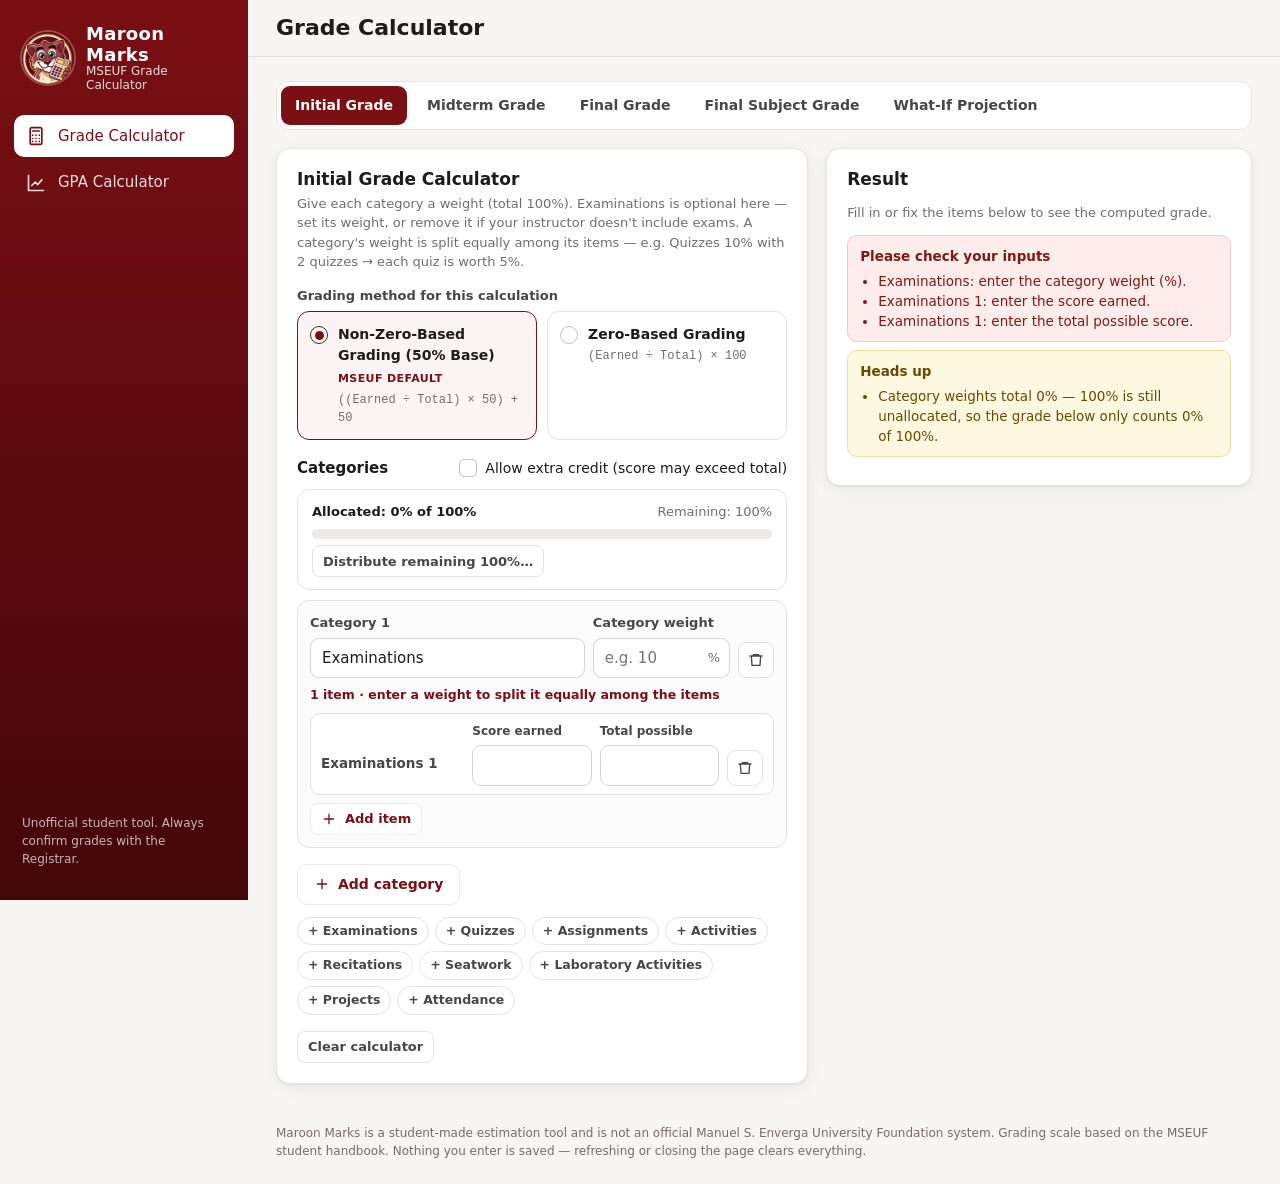
==== commit 892d4ce6: "feat: add custom dropdowns and initial Examinations category to grade calculator" ====
--- a/prototype/maroon-marks.html
+++ b/prototype/maroon-marks.html
@@ -183,6 +183,38 @@
 select::-ms-expand { display: none; }
 select option { color: var(--ink); background: #fff; }
 
+/* Custom dropdown (themed replacement for the OS-drawn select list) */
+.mm-select { position: relative; min-width: 0; }
+.mm-native { position: absolute; inset: 0; opacity: 0; pointer-events: none; }
+.mm-trigger {
+  width: 100%; min-height: 40px; display: flex; align-items: center; justify-content: space-between; gap: 8px;
+  border: 1px solid #d9d1d1; border-radius: 9px; padding: 8px 11px; background: #fff; cursor: pointer;
+  text-align: left; font-size: 15px; transition: border-color .15s, box-shadow .15s;
+}
+.mm-trigger:hover { border-color: #c5b8b8; }
+.mm-trigger:focus-visible, .mm-select.open .mm-trigger { outline: none; border-color: var(--maroon); box-shadow: 0 0 0 3px rgba(122, 15, 20, .14); }
+.mm-value { min-width: 0; overflow: hidden; text-overflow: ellipsis; white-space: nowrap; }
+.mm-trigger.placeholder .mm-value { color: var(--ink-3); }
+.mm-trigger svg { width: 16px; height: 16px; flex: none; color: var(--maroon); transition: transform .15s; }
+.mm-select.open .mm-trigger svg { transform: rotate(180deg); }
+.mm-list {
+  position: absolute; left: 0; top: calc(100% + 6px); z-index: 40; margin: 0; padding: 6px; list-style: none;
+  min-width: 100%; width: max-content; max-width: min(380px, calc(100vw - 24px)); max-height: 280px; overflow-y: auto;
+  background: #fff; border: 1px solid var(--line); border-radius: 12px; box-shadow: 0 12px 32px rgba(40, 10, 12, .16);
+  animation: fadeIn .12s ease;
+}
+.mm-list[hidden] { display: none; }
+.mm-select.up .mm-list { top: auto; bottom: calc(100% + 6px); }
+.mm-select.right .mm-list { left: auto; right: 0; }
+.mm-option {
+  display: flex; justify-content: space-between; align-items: center; gap: 14px;
+  padding: 8px 10px; border-radius: 8px; font-size: 14px; color: var(--ink); cursor: pointer; white-space: nowrap;
+}
+.mm-option:hover, .mm-option.active { background: var(--maroon-50); color: var(--maroon); }
+.mm-option.selected { font-weight: 700; color: var(--maroon); }
+.mm-option.selected::after { content: "✓"; font-weight: 800; }
+
+
 /* Checkboxes and radios */
 input[type=checkbox], input[type=radio] {
   -webkit-appearance: none; appearance: none; width: 18px; height: 18px; margin: 0; flex: none; cursor: pointer;
@@ -773,7 +805,7 @@
   const newItem = (name = '') => ({ id: uid(), name, earned: '', total: '' });
   const newCat = (name = '') => ({ id: uid(), name, weight: '', items: [newItem()] });
   const newGpaRow = (gp = '') => ({ id: uid(), name: '', units: '3', gp });
-  const newInitialDraft = () => ({ method: 'nonzero', extra: false, cats: [newCat('')] });
+  const newInitialDraft = () => ({ method: 'nonzero', extra: false, cats: [newCat('Examinations')] }); // optional: weight is yours to set, and it can be removed
   const newPeriodDraft = (examName) => ({ method: 'nonzero', extra: false, exams: [newItem(examName)], cats: [] });
   const defaultState = () => ({
     settings: { rounding: 'strict' },
@@ -835,6 +867,160 @@
     });
   }
 
+  /* ---------------------------------------------------------
+     5b. Custom dropdowns
+     The open list of a native <select> is drawn by the operating system
+     and cannot be styled, so each select gets a themed button + listbox.
+     The native select stays in the DOM (hidden) and keeps the value; picking
+     an option updates it and fires the usual input/change events.
+     --------------------------------------------------------- */
+  const CHEVRON = '<svg viewBox="0 0 24 24" fill="none" stroke="currentColor" stroke-width="2.5" stroke-linecap="round" stroke-linejoin="round" aria-hidden="true"><path d="M6 9l6 6 6-6"/></svg>';
+  let openDropdown = null;
+
+  function enhanceSelects(root = document) {
+    root.querySelectorAll('select:not([data-enhanced])').forEach(sel => {
+      sel.dataset.enhanced = '1';
+      const wrap = document.createElement('div');
+      wrap.className = 'mm-select';
+      sel.parentNode.insertBefore(wrap, sel);
+      wrap.appendChild(sel); // keep the select first so label clicks never re-trigger the button
+      sel.classList.add('mm-native');
+      sel.tabIndex = -1;
+      sel.setAttribute('aria-hidden', 'true');
+      const labelEl = sel.closest('label');
+      const labelText = labelEl && labelEl.querySelector('span') ? labelEl.querySelector('span').textContent.trim() : '';
+      const listId = 'mm-' + uid();
+      const btn = document.createElement('button');
+      btn.type = 'button';
+      btn.className = 'mm-trigger';
+      btn.setAttribute('aria-haspopup', 'listbox');
+      btn.setAttribute('aria-expanded', 'false');
+      btn.setAttribute('aria-controls', listId);
+      btn.innerHTML = `<span class="mm-value"></span>${CHEVRON}`;
+      const list = document.createElement('ul');
+      list.className = 'mm-list';
+      list.id = listId;
+      list.setAttribute('role', 'listbox');
+      if (labelText) list.setAttribute('aria-label', labelText);
+      list.hidden = true;
+      wrap.append(btn, list);
+      wrap._sync = () => {
+        const o = sel.options[sel.selectedIndex];
+        const text = o ? o.textContent : '';
+        btn.querySelector('.mm-value').textContent = text;
+        btn.classList.toggle('placeholder', !sel.value);
+        btn.setAttribute('aria-label', labelText ? `${labelText}: ${text}` : text);
+      };
+      wrap._sync();
+    });
+  }
+
+  function openSelect(wrap) {
+    closeSelect(false);
+    const sel = wrap.querySelector('select'), list = wrap.querySelector('.mm-list'), btn = wrap.querySelector('.mm-trigger');
+    list.innerHTML = Array.from(sel.options).map((o, i) => `<li role="option" class="mm-option ${i === sel.selectedIndex ? 'selected' : ''}" id="${list.id}-${i}" data-index="${i}" aria-selected="${i === sel.selectedIndex}">${esc(o.textContent)}</li>`).join('');
+    list.hidden = false;
+    wrap.classList.add('open');
+    btn.setAttribute('aria-expanded', 'true');
+    // Open upwards / align right when there is no room below / to the right
+    const r = btn.getBoundingClientRect();
+    const below = window.innerHeight - r.bottom;
+    wrap.classList.toggle('up', below < Math.min(280, list.scrollHeight) + 16 && r.top > below);
+    wrap.classList.toggle('right', r.left + list.offsetWidth > document.documentElement.clientWidth - 8);
+    openDropdown = wrap;
+    setActiveOption(wrap, Math.max(0, sel.selectedIndex));
+  }
+
+  function setActiveOption(wrap, i) {
+    const items = wrap.querySelectorAll('.mm-option');
+    if (!items.length) return;
+    i = Math.max(0, Math.min(items.length - 1, i));
+    items.forEach((li, k) => li.classList.toggle('active', k === i));
+    wrap._active = i;
+    const list = wrap.querySelector('.mm-list'), li = items[i];
+    if (li.offsetTop < list.scrollTop) list.scrollTop = li.offsetTop - 6;
+    else if (li.offsetTop + li.offsetHeight > list.scrollTop + list.clientHeight) list.scrollTop = li.offsetTop + li.offsetHeight - list.clientHeight + 6;
+    wrap.querySelector('.mm-trigger').setAttribute('aria-activedescendant', li.id);
+  }
+
+  function closeSelect(focus) {
+    if (!openDropdown) return;
+    const wrap = openDropdown;
+    openDropdown = null;
+    wrap.classList.remove('open', 'up', 'right');
+    wrap.querySelector('.mm-list').hidden = true;
+    const btn = wrap.querySelector('.mm-trigger');
+    btn.setAttribute('aria-expanded', 'false');
+    btn.removeAttribute('aria-activedescendant');
+    if (focus) btn.focus();
+  }
+
+  function chooseOption(wrap, i) {
+    const sel = wrap.querySelector('select');
+    const changed = sel.selectedIndex !== i;
+    sel.selectedIndex = i;
+    wrap._sync();
+    closeSelect(true);
+    if (changed) {
+      sel.dispatchEvent(new Event('input', { bubbles: true }));
+      sel.dispatchEvent(new Event('change', { bubbles: true }));
+    }
+  }
+
+  /** Returns true when the click was handled by a dropdown. */
+  function dropdownClick(e) {
+    const opt = e.target.closest('.mm-option');
+    if (opt) { chooseOption(opt.closest('.mm-select'), +opt.dataset.index); return true; }
+    const trig = e.target.closest('.mm-trigger');
+    if (trig) {
+      if (e.detail === 0) return true; // keyboard "clicks" are handled in dropdownKey
+      const wrap = trig.parentNode;
+      if (openDropdown === wrap) closeSelect(true); else openSelect(wrap);
+      return true;
+    }
+    if (e.target.closest('.mm-select')) return true; // e.g. label click forwarded to the hidden select
+    if (openDropdown) closeSelect(false);
+    return false;
+  }
+
+  /** Keyboard support: arrows, Home/End, Enter/Space, Escape, Tab, type-to-jump. */
+  function dropdownKey(e) {
+    const trig = e.target.closest && e.target.closest('.mm-trigger');
+    if (!trig) return false;
+    const wrap = trig.parentNode;
+    const isOpen = openDropdown === wrap;
+    const n = wrap.querySelector('select').options.length;
+    switch (e.key) {
+      case 'ArrowDown': case 'ArrowUp':
+        e.preventDefault();
+        if (!isOpen) openSelect(wrap); else setActiveOption(wrap, wrap._active + (e.key === 'ArrowDown' ? 1 : -1));
+        return true;
+      case 'Home': case 'End':
+        if (isOpen) { e.preventDefault(); setActiveOption(wrap, e.key === 'Home' ? 0 : n - 1); }
+        return true;
+      case 'Enter': case ' ':
+        e.preventDefault();
+        if (isOpen) chooseOption(wrap, wrap._active); else openSelect(wrap);
+        return true;
+      case 'Escape':
+        if (isOpen) { e.preventDefault(); closeSelect(true); return true; }
+        return false;
+      case 'Tab':
+        if (isOpen) closeSelect(false);
+        return false;
+      default:
+        if (isOpen && e.key.length === 1) {
+          const opts = Array.from(wrap.querySelectorAll('.mm-option'));
+          const k = e.key.toLowerCase();
+          const start = wrap._active + 1;
+          const hit = opts.slice(start).concat(opts.slice(0, start)).find(li => li.textContent.trim().toLowerCase().startsWith(k));
+          if (hit) setActiveOption(wrap, +hit.dataset.index);
+          return true;
+        }
+        return false;
+    }
+  }
+
   function gradeBadge(g) {
     if (!g || g.pending) return '<span class="badge pending">No grade yet</span>';
     if (g.review) return '<span class="badge review" title="Between handbook ranges — review needed">⚠ Needs review</span>';
@@ -900,6 +1086,7 @@
     $('#pageTitle').textContent = nav.label;
     document.title = `${nav.label} · Maroon Marks`;
     if (view === 'gpa') renderGPA(); else renderCalculator(sub);
+    enhanceSelects();
   }
 
   /* ---------------------------------------------------------
@@ -974,14 +1161,15 @@
   }
 
   function catChips(calc) {
-    return `<div class="chips">${CATEGORY_SUGGESTIONS.map(n => `<button class="chip" data-action="add-cat" data-calc="${calc}" data-name="${n}">+ ${n}</button>`).join('')}</div>`;
+    const names = calc === 'initial' ? ['Examinations'].concat(CATEGORY_SUGGESTIONS) : CATEGORY_SUGGESTIONS;
+    return `<div class="chips">${names.map(n => `<button class="chip" data-action="add-cat" data-calc="${calc}" data-name="${n}">+ ${n}</button>`).join('')}</div>`;
   }
 
   function initialView() {
     const d = state.drafts.initial;
     return `<div class="calc-layout">
       <div class="stack"><div class="card">
-        <div class="card-head"><div><h2>Initial Grade Calculator</h2><p class="muted small">Give each category a weight (total 100%). A category's weight is split equally among its items — e.g. Quizzes 10% with 2 quizzes → each quiz is worth 5%.</p></div></div>
+        <div class="card-head"><div><h2>Initial Grade Calculator</h2><p class="muted small">Give each category a weight (total 100%). Examinations is optional here — set its weight, or remove it if your instructor doesn't include exams. A category's weight is split equally among its items — e.g. Quizzes 10% with 2 quizzes → each quiz is worth 5%.</p></div></div>
         ${methodPicker('initial', d.method)}
         <div class="section-label"><h3>Categories</h3>${extraToggle('initial', d)}</div>
         <div class="alloc" id="alloc-initial"></div>
@@ -1288,6 +1476,7 @@
       ${scaleCard(false)}</div>
       <div class="card result-card" aria-live="polite" id="results-gpa"></div>
     </div>`;
+    enhanceSelects();
     updateGPA();
   }
 
@@ -1355,6 +1544,7 @@
   }
 
   async function onClick(e) {
+    if (dropdownClick(e)) return;
     if (e.target.closest('[data-modal-close]') || e.target === $('#modal')) { closeModal(null); return; }
     const t = e.target.closest('[data-action]');
     if (!t) return;
@@ -1467,21 +1657,27 @@
     const a = t.dataset.action;
     if (a === 'set-method') { state.drafts[t.dataset.calc].method = t.value; render(); return; }
     if (a === 'toggle-extra') { state.drafts[t.dataset.calc].extra = t.checked; updateCalcResults(t.dataset.calc); return; }
-    if (t.dataset.wf === 'targetGP') { state.drafts.whatif.targetGP = t.value; state.drafts.whatif.targetPct = ''; render(); return; }
-    if (t.dataset.setting === 'rounding') { state.settings.rounding = ROUNDING[t.value] ? t.value : 'strict'; render(); }
+    // These re-render the view; put keyboard focus back on the same dropdown afterwards.
+    const refocus = (sel) => { const n = $(sel); const trig = n && n.parentNode.querySelector('.mm-trigger'); if (trig) trig.focus(); };
+    if (t.dataset.wf === 'targetGP') { state.drafts.whatif.targetGP = t.value; state.drafts.whatif.targetPct = ''; render(); refocus('[data-wf="targetGP"]'); return; }
+    if (t.dataset.setting === 'rounding') { state.settings.rounding = ROUNDING[t.value] ? t.value : 'strict'; render(); refocus('[data-setting="rounding"]'); }
   }
 
   function init() {
     // category name suggestions
     const dl = document.createElement('datalist');
     dl.id = 'dl-categories';
-    dl.innerHTML = CATEGORY_SUGGESTIONS.map(n => `<option value="${n}">`).join('');
+    dl.innerHTML = ['Examinations'].concat(CATEGORY_SUGGESTIONS).map(n => `<option value="${n}">`).join('');
     document.body.appendChild(dl);
 
     document.addEventListener('click', onClick);
     document.addEventListener('input', onInput);
     document.addEventListener('change', onChange);
-    document.addEventListener('keydown', (e) => { if (e.key === 'Escape' && !$('#modal').hidden) closeModal(null); });
+    document.addEventListener('keydown', (e) => {
+      if (dropdownKey(e)) return;
+      if (e.key === 'Escape' && !$('#modal').hidden) closeModal(null);
+    });
+    window.addEventListener('resize', () => closeSelect(false));
     window.addEventListener('hashchange', () => { render(); window.scrollTo({ top: 0 }); });
     if (!location.hash) history.replaceState(null, '', '#/calculator/initial');
     render();
